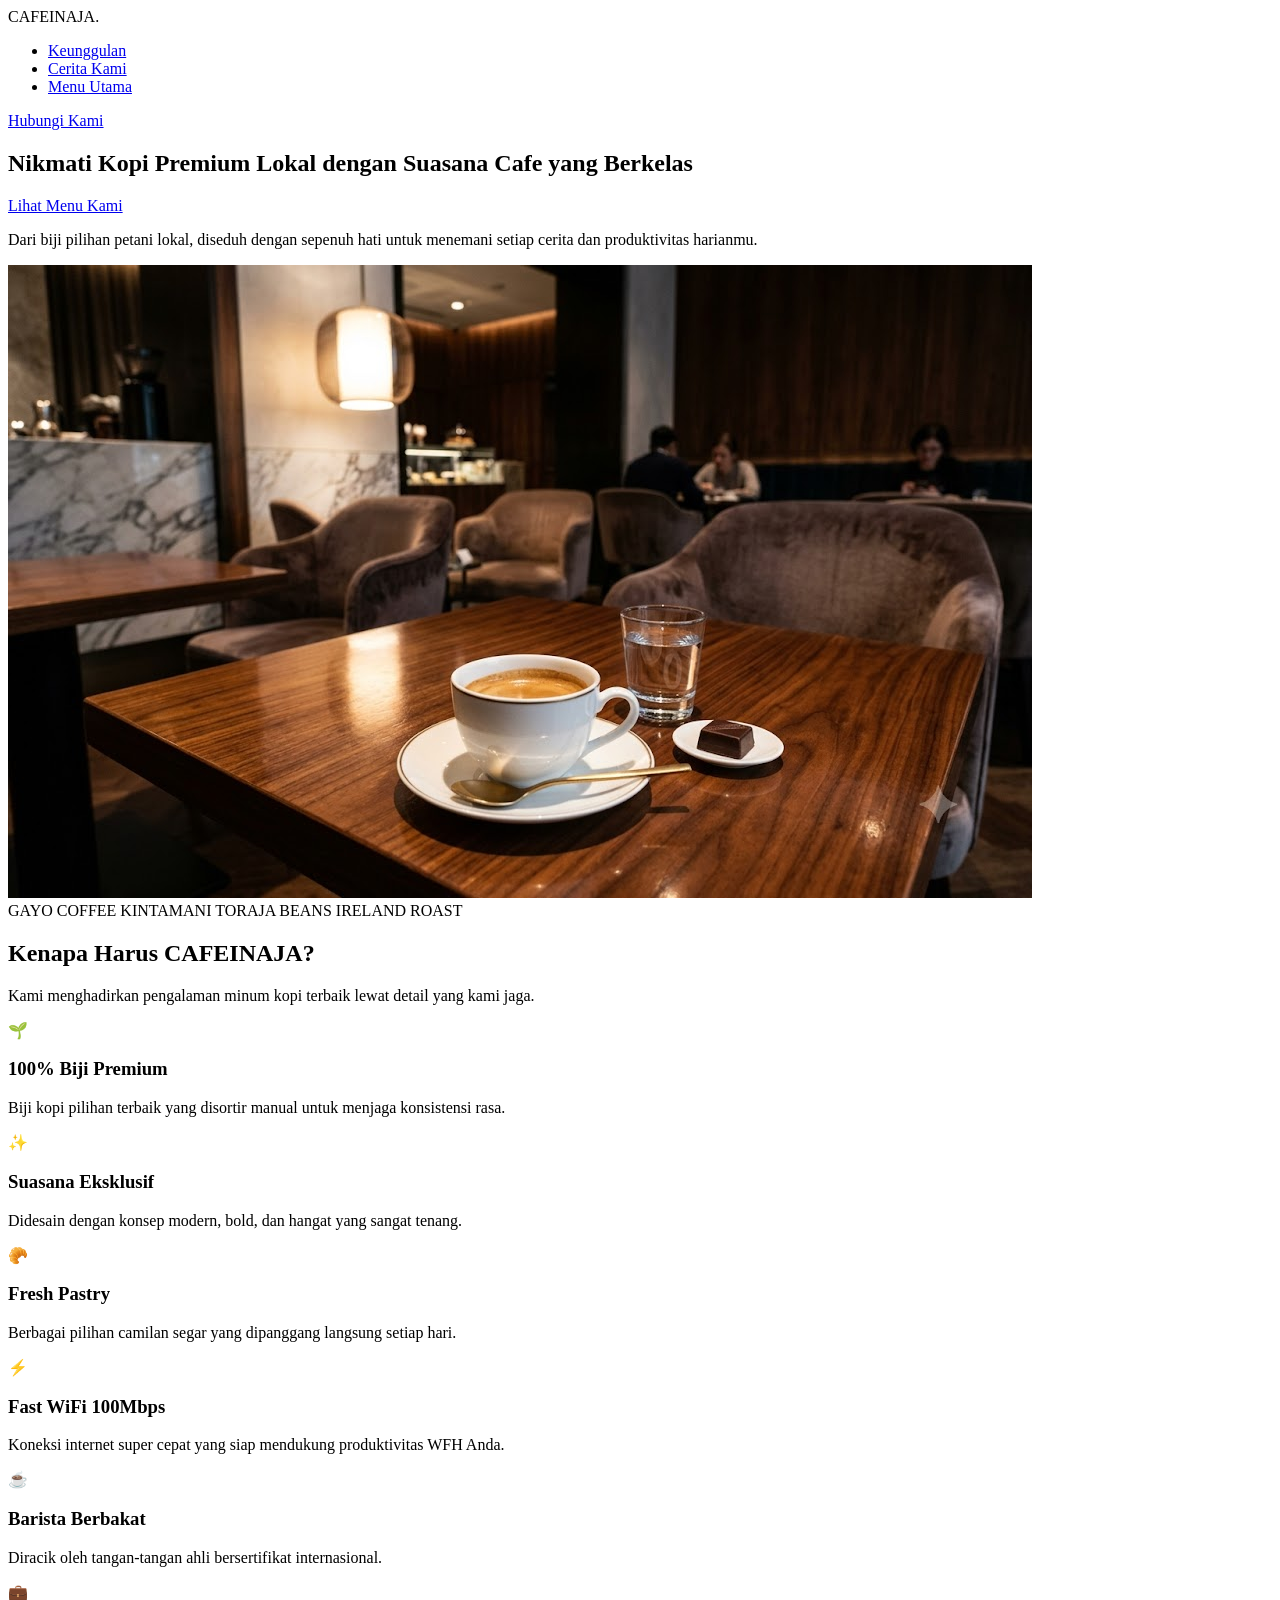
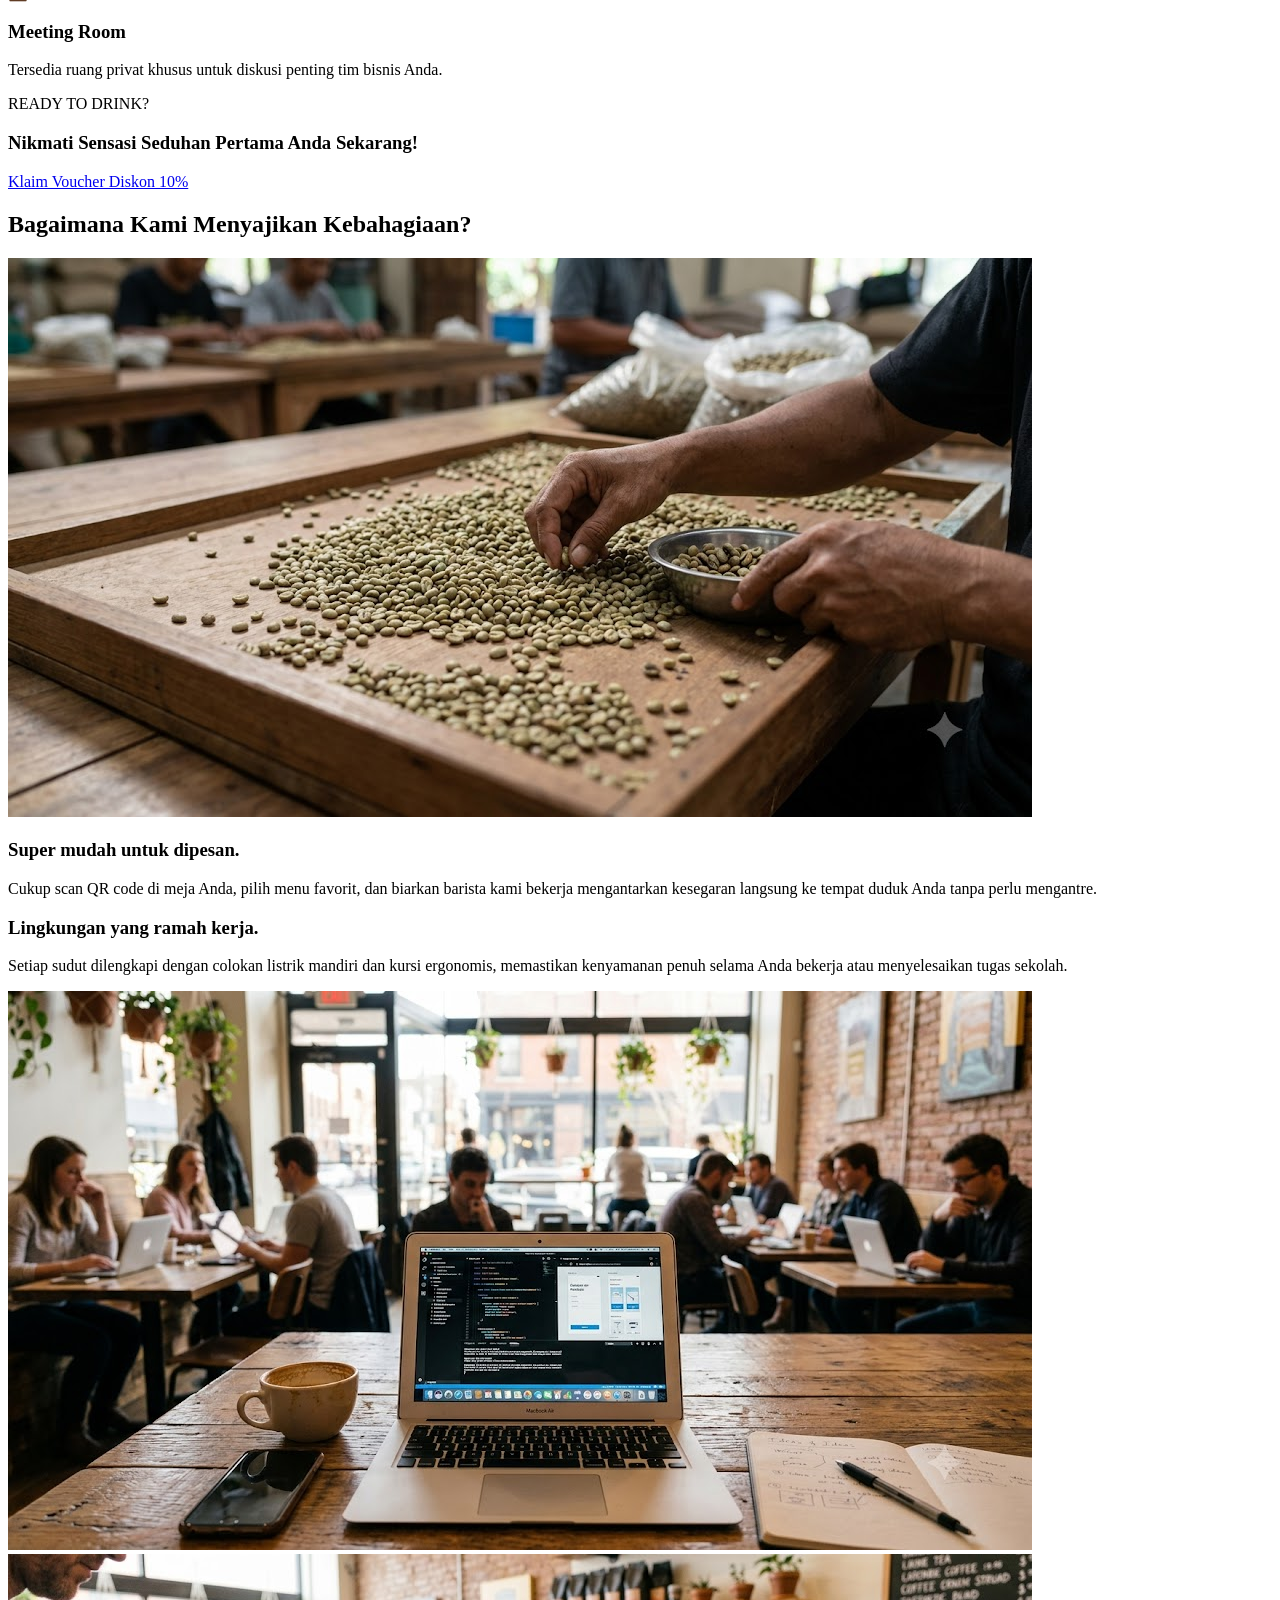
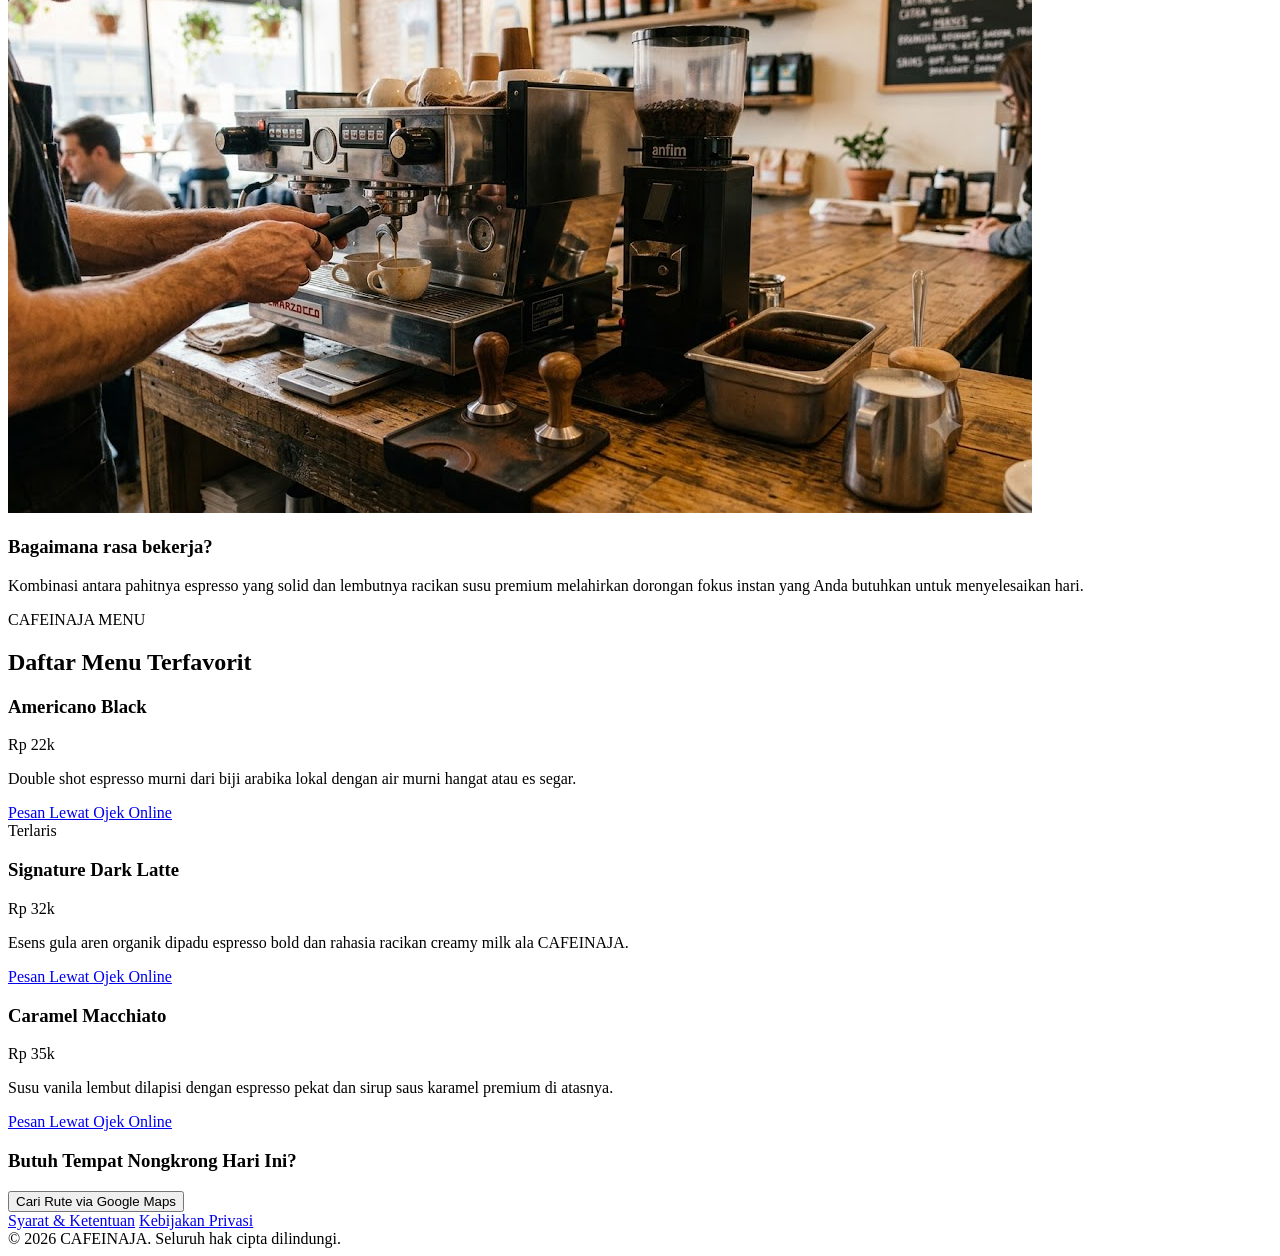
==== index.html @ 7359080c "first commit lp-cafeinaja" ====
<!DOCTYPE html>
<html lang="id">
   <head>
      <meta charset="UTF-8">
      <meta name="viewport" content="width=device-width, initial-scale=1.0">
      <meta name="description" content="CAFEINAJA menghadirkan kopi premium lokal, suasana cafe estetik, dan tempat nyaman untuk bekerja maupun nongkrong.">
      <link rel="icon" href="./media/logo.png">
      <title>Kopi Lokal Premium & Tempat Nongkrong Estetik | CAFEINAJA</title>
      <link rel="stylesheet" href="./lp.css">
      <link rel="preconnect" href="https://fonts.googleapis.com">
      <link rel="preconnect" href="https://fonts.gstatic.com" crossorigin>
      <link href="https://fonts.googleapis.com/css2?family=Playfair+Display:wght@600;700;800&family=Plus+Jakarta+Sans:wght@400;500;600;700;800&display=swap" rel="stylesheet">
      <link href="https://fonts.googleapis.com/css2?family=Plus+Jakarta+Sans:wght@400;500;600;700;800&display=swap" rel="stylesheet">
   </head>
   <body>
      <!-- 1. HEADER (Navigation) -->
      <header>
         <div class="container">
            <div class="logo">CAFEINAJA<span>.</span></div>
            <nav>
               <ul>
                  <li><a href="#keunggulan">Keunggulan</a></li>
                  <li><a href="#cerita-kami">Cerita Kami</a></li>
                  <li><a href="#menu-favorit">Menu Utama</a></li>
               </ul>
            </nav>
            <a href="https://wa.me/6285218887044" target="_blank" class="btn-login">
            Hubungi Kami
            </a>
         </div>
      </header>
      <main>
         <!-- 2. HERO SECTION -->
         <section class="hero">
            <div class="container">
               <div class="hero-left">
                  <h1>Nikmati Kopi Premium Lokal dengan Suasana Cafe yang Berkelas</h1>
                  <a href="#menu-favorit" class="btn-primary">Lihat Menu Kami</a>
               </div>
               <div class="hero-right">
                  <p>Dari biji pilihan petani lokal, diseduh dengan sepenuh hati untuk menemani setiap cerita dan produktivitas harianmu.</p>
               </div>
               <div class="hero-image">
                  <img src="./media/suasanacafe.jpg" alt="Suasana meja cafe modern luxury dengan cangkir espresso">
               </div>
            </div>
         </section>
         <!-- 3. LOGOS SECTION -->
         <section class="logos">
            <div class="container text-center">
               <span class="logo-item">GAYO COFFEE</span>
               <span class="logo-item">KINTAMANI</span>
               <span class="logo-item">TORAJA BEANS</span>
               <span class="logo-item">IRELAND ROAST</span>
            </div>
         </section>
         <!-- 4. FEATURES SECTION (6 Cards seperti di gambar) -->
         <section id="keunggulan" class="features">
            <div class="container">
               <h2>Kenapa Harus CAFEINAJA?</h2>
               <p class="section-subtitle">Kami menghadirkan pengalaman minum kopi terbaik lewat detail yang kami jaga.</p>
               <div class="feature-grid">
                  <article class="feature-card">
                     <div class="icon-coffee">🌱</div>
                     <h3>100% Biji Premium</h3>
                     <p>Biji kopi pilihan terbaik yang disortir manual untuk menjaga konsistensi rasa.</p>
                  </article>
                  <article class="feature-card">
                     <div class="icon-coffee">✨</div>
                     <h3>Suasana Eksklusif</h3>
                     <p>Didesain dengan konsep modern, bold, dan hangat yang sangat tenang.</p>
                  </article>
                  <article class="feature-card">
                     <div class="icon-coffee">🥐</div>
                     <h3>Fresh Pastry</h3>
                     <p>Berbagai pilihan camilan segar yang dipanggang langsung setiap hari.</p>
                  </article>
                  <!-- Baris kedua sesuai gambar referensi -->
                  <article class="feature-card">
                     <div class="icon-coffee">⚡</div>
                     <h3>Fast WiFi 100Mbps</h3>
                     <p>Koneksi internet super cepat yang siap mendukung produktivitas WFH Anda.</p>
                  </article>
                  <article class="feature-card">
                     <div class="icon-coffee">☕</div>
                     <h3>Barista Berbakat</h3>
                     <p>Diracik oleh tangan-tangan ahli bersertifikat internasional.</p>
                  </article>
                  <article class="feature-card">
                     <div class="icon-coffee">💼</div>
                     <h3>Meeting Room</h3>
                     <p>Tersedia ruang privat khusus untuk diskusi penting tim bisnis Anda.</p>
                  </article>
               </div>
            </div>
         </section>
         <!-- 5. MIDDLE CTA BANNER -->
         <section class="cta-banner">
            <div class="container">
               <p class="cta-subtitle">READY TO DRINK?</p>
               <h3>Nikmati Sensasi Seduhan Pertama Anda Sekarang!</h3>
               <a href="#" class="btn-white">
               Klaim Voucher Diskon 10%
               </a> 
            </div>
         </section>
         <!-- 6. HOW IT WORKS / ABOUT (3 Baris Selang-Seling sesuai Gambar) -->
         <section id="cerita-kami" class="how-it-works">
            <div class="container">
               <h2 class="text-center section-title-dark">Bagaimana Kami Menyajikan Kebahagiaan?</h2>
               <!-- Baris 1: Gambar Kiri, Teks Kanan -->
               <div class="work-step row-1">
                  <div class="step-img-box img-left">
                     <img src="./media/pemilihanbiji.jpg" alt="Proses pemilihan biji kopi">
                  </div>
                  <div class="step-content content-right">
                     <h3>Super mudah untuk dipesan.</h3>
                     <p>Cukup scan QR code di meja Anda, pilih menu favorit, dan biarkan barista kami bekerja mengantarkan kesegaran langsung ke tempat duduk Anda tanpa perlu mengantre.</p>
                  </div>
                  <div class="clearfix"></div>
               </div>
               <!-- Baris 2: Teks Kiri, Gambar Kanan -->
               <div class="work-step row-2">
                  <div class="step-content content-left">
                     <h3>Lingkungan yang ramah kerja.</h3>
                     <p>Setiap sudut dilengkapi dengan colokan listrik mandiri dan kursi ergonomis, memastikan kenyamanan penuh selama Anda bekerja atau menyelesaikan tugas sekolah.</p>
                  </div>
                  <div class="step-img-box img-right">
                     <img src="./media/wfc.jpg" alt="Suasana meja kerja cafe">
                  </div>
                  <div class="clearfix"></div>
               </div>
               <!-- Baris 3: Gambar Kiri, Teks Kanan -->
               <div class="work-step row-3">
                  <div class="step-img-box img-left">
                     <img src="./media/mejakrj.jpg" alt="Proses penyajian kopi">
                  </div>
                  <div class="step-content content-right">
                     <h3>Bagaimana rasa bekerja?</h3>
                     <p>Kombinasi antara pahitnya espresso yang solid dan lembutnya racikan susu premium melahirkan dorongan fokus instan yang Anda butuhkan untuk menyelesaikan hari.</p>
                  </div>
                  <div class="clearfix"></div>
               </div>
            </div>
         </section>
         <!-- 7. PRICING / MENU SECTION (3 Cards Sesuai Gambar) -->
         <section id="menu-favorit" class="pricing">
            <div class="container">
               <p class="cta-subtitle text-center">CAFEINAJA MENU</p>
               <h2>Daftar Menu Terfavorit</h2>
               <div class="pricing-grid">
                  <!-- Kartu 1: Kiri -->
                  <div class="pricing-card">
                     <h3>Americano Black</h3>
                     <div class="price"><span>Rp</span> 22k</div>
                     <p class="menu-desc">Double shot espresso murni dari biji arabika lokal dengan air murni hangat atau es segar.</p>
                     <a href="#" class="btn-secondary">
                     Pesan Lewat Ojek Online
                     </a>                  
                  </div>
                  <!-- Kartu 2: Tengah (Best Seller/Featured) -->
                  <div class="pricing-card featured">
                     <div class="badge">Terlaris</div>
                     <h3>Signature Dark Latte</h3>
                     <div class="price"><span>Rp</span> 32k</div>
                     <p class="menu-desc">Esens gula aren organik dipadu espresso bold dan rahasia racikan creamy milk ala CAFEINAJA.</p>
                     <a href="#" class="btn-secondary">
                     Pesan Lewat Ojek Online
                     </a>
                  </div>
                  <!-- Kartu 3: Kanan -->
                  <div class="pricing-card">
                     <h3>Caramel Macchiato</h3>
                     <div class="price"><span>Rp</span> 35k</div>
                     <p class="menu-desc">Susu vanila lembut dilapisi dengan espresso pekat dan sirup saus karamel premium di atasnya.</p>
                     <a href="#" class="btn-secondary">
                     Pesan Lewat Ojek Online
                     </a>
                  </div>
               </div>
            </div>
         </section>
         <!-- 8. BOTTOM CTA BANNER -->
         <section class="cta-banner bottom-cta">
            <div class="container">
               <h3>Butuh Tempat Nongkrong Hari Ini?</h3>
               <button class="btn-white">Cari Rute via Google Maps</button>
            </div>
         </section>
      </main>
      <!-- 9. FOOTER -->
      <footer>
         <div class="container">
            <div class="footer-links">
               <a href="#">Syarat & Ketentuan</a>
               <a href="#">Kebijakan Privasi</a>
            </div>
            <div class="copyright">
               © 2026 CAFEINAJA. Seluruh hak cipta dilindungi.
            </div>
         </div>
      </footer>
   </body>
</html>
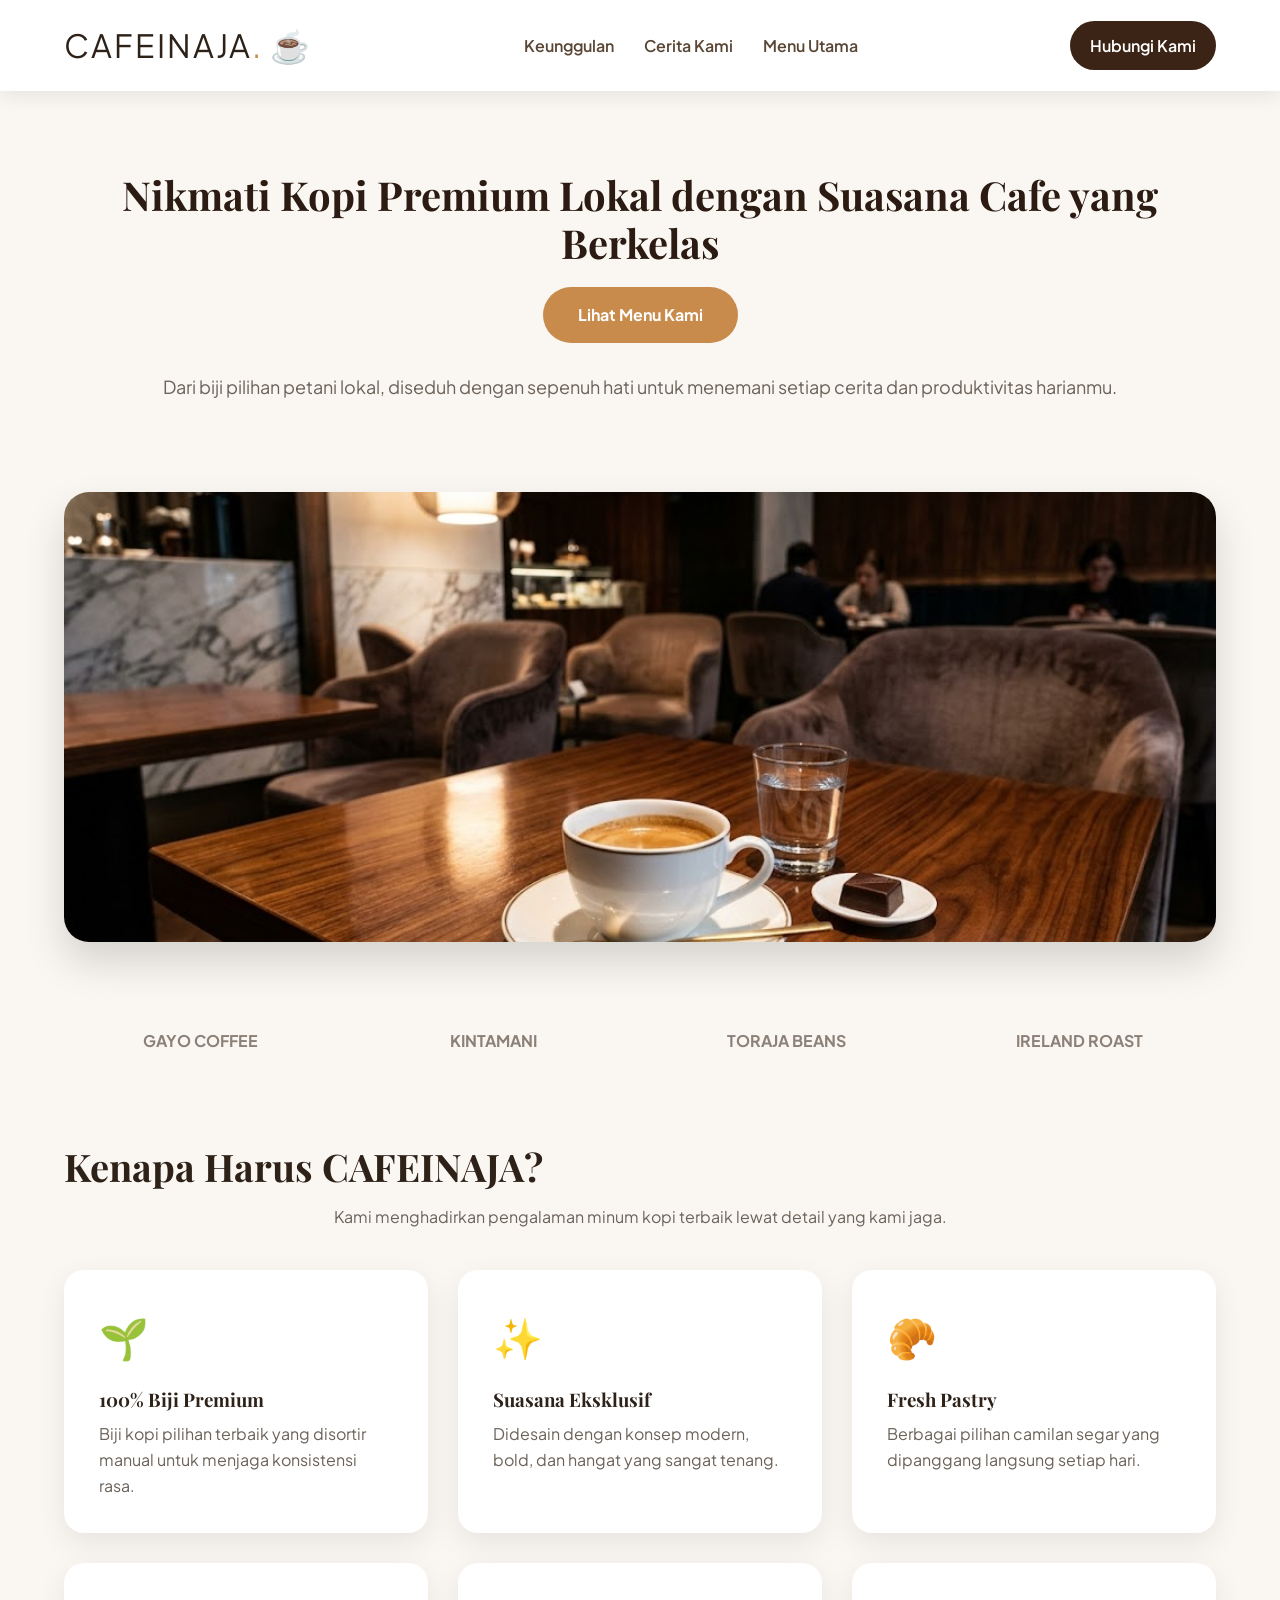
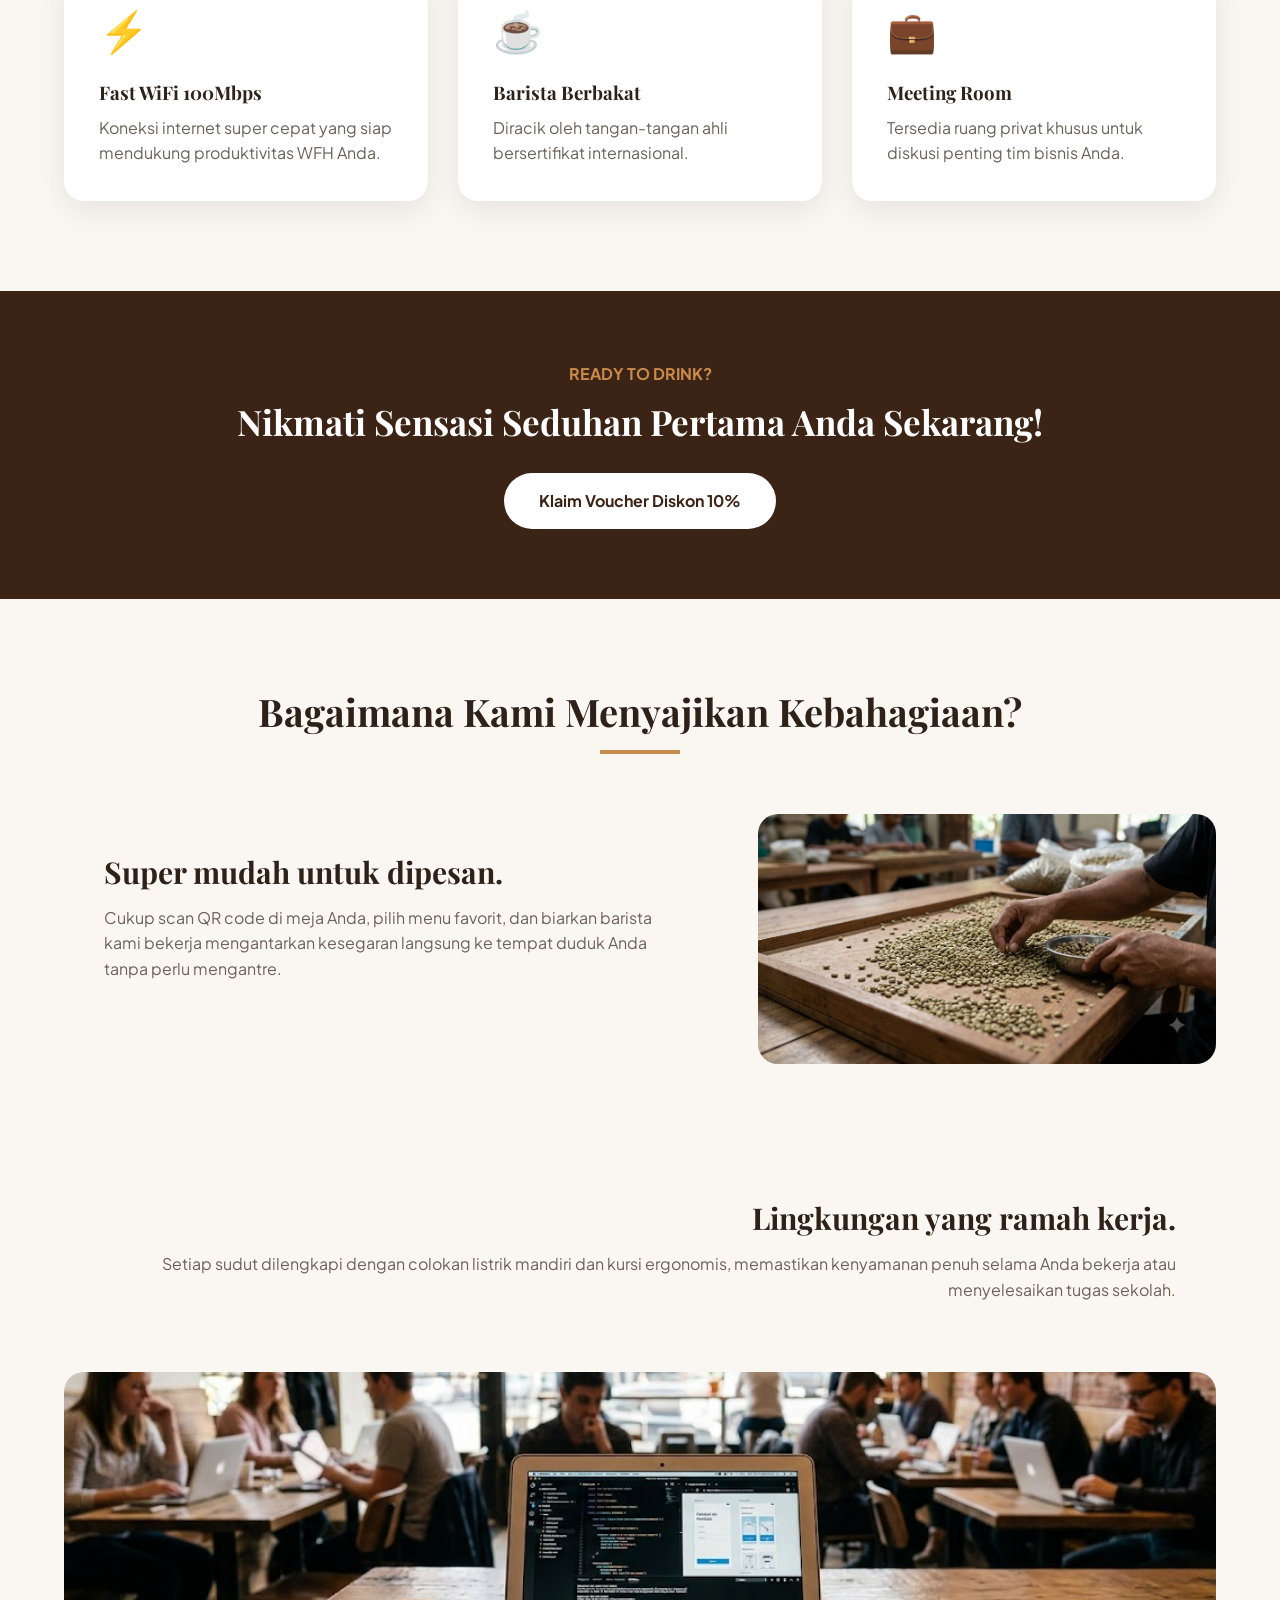
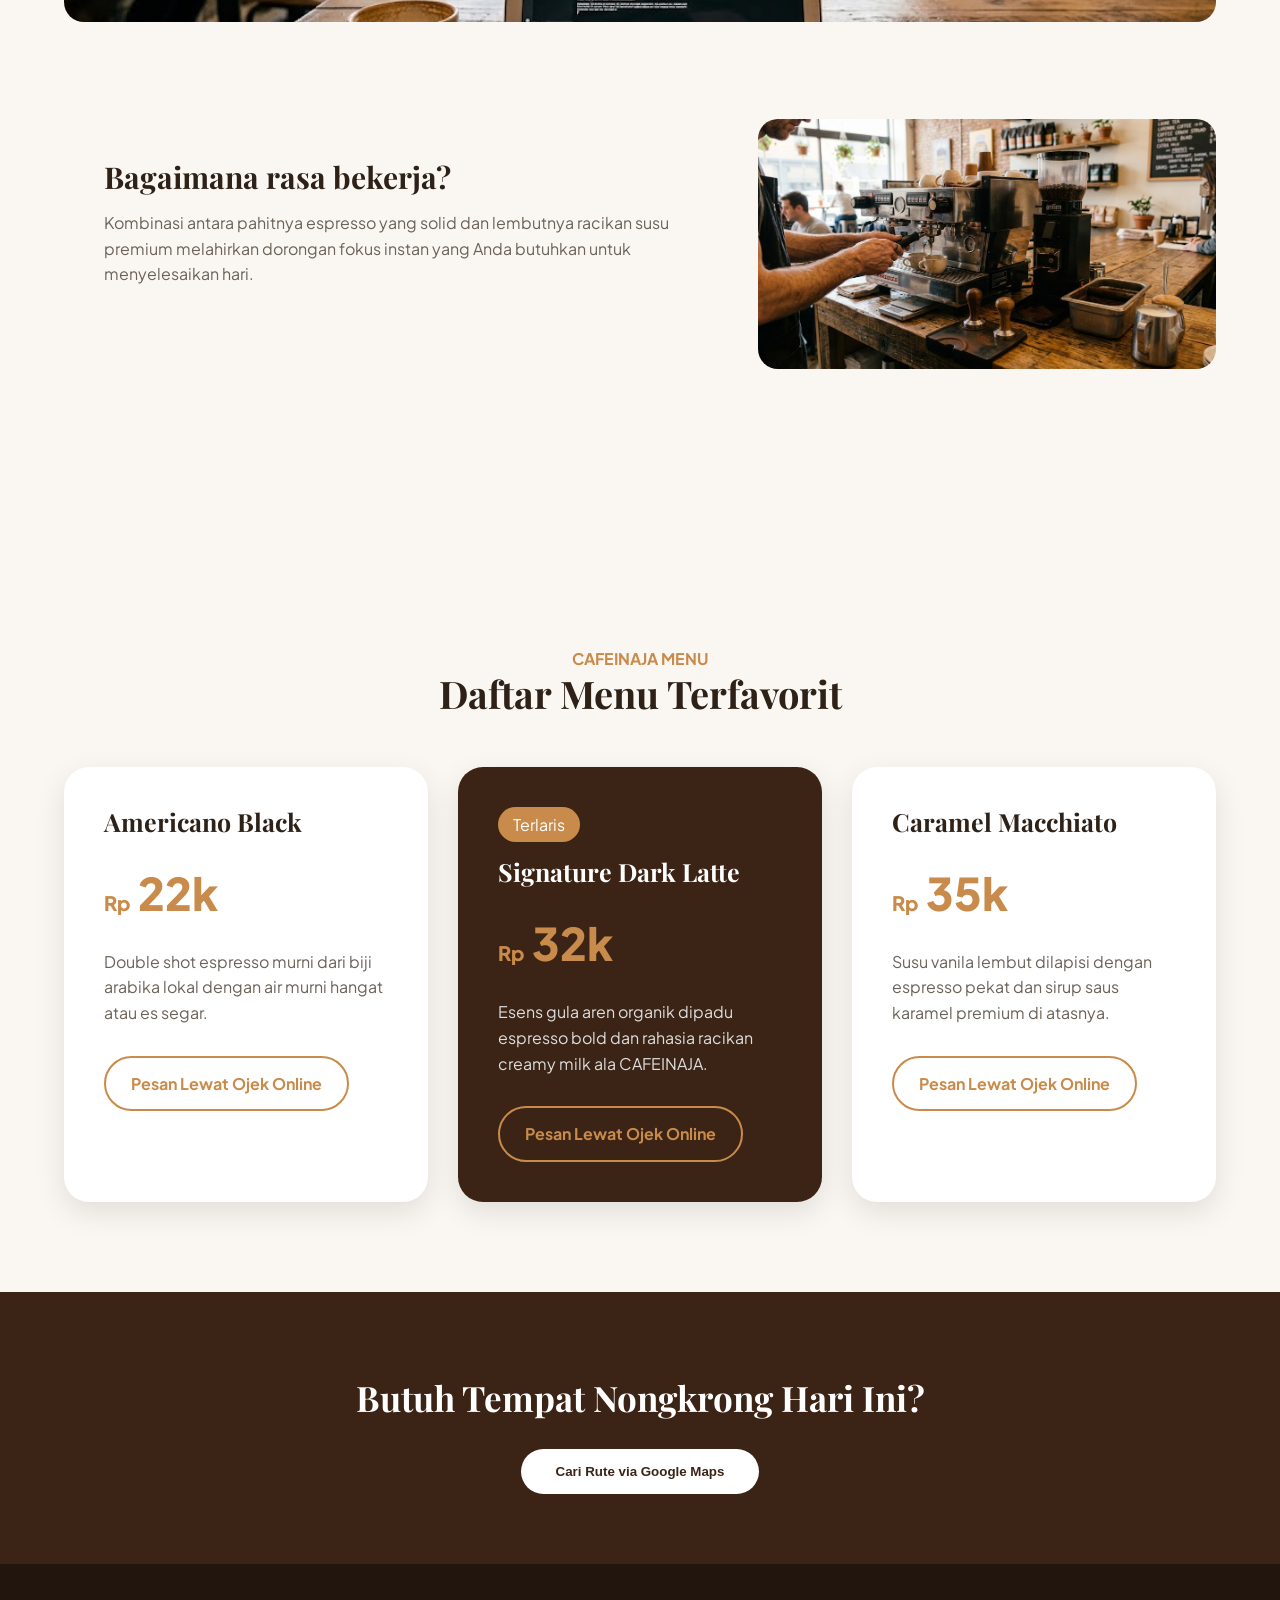
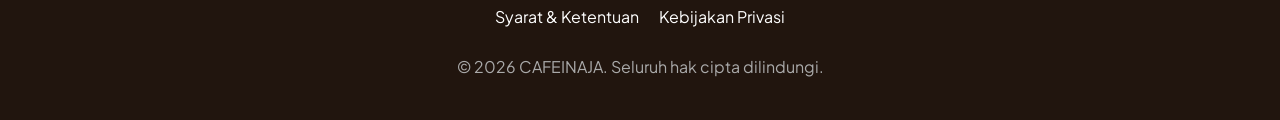
==== commit 4f5e6a24: "update tampilan html" ====
--- a/index.html
+++ b/index.html
@@ -6,7 +6,7 @@
       <meta name="description" content="CAFEINAJA menghadirkan kopi premium lokal, suasana cafe estetik, dan tempat nyaman untuk bekerja maupun nongkrong.">
       <link rel="icon" href="./media/logo.png">
       <title>Kopi Lokal Premium & Tempat Nongkrong Estetik | CAFEINAJA</title>
-      <link rel="stylesheet" href="./lp.css">
+      <link rel="stylesheet" href="./style.css">
       <link rel="preconnect" href="https://fonts.googleapis.com">
       <link rel="preconnect" href="https://fonts.gstatic.com" crossorigin>
       <link href="https://fonts.googleapis.com/css2?family=Playfair+Display:wght@600;700;800&family=Plus+Jakarta+Sans:wght@400;500;600;700;800&display=swap" rel="stylesheet">
--- a/style.css
+++ b/style.css
@@ -0,0 +1,435 @@
+/* =========================
+RESET & VARIABLES
+========================= */
+:root {
+--coffee: #3b2415;
+--gold: #c98b4b;
+--cream: #faf7f2;
+--text: #2d2118;
+}
+* {
+margin: 0;
+padding: 0;
+box-sizing: border-box;
+}
+html {
+scroll-behavior: smooth;
+}
+body {
+font-family: 'Plus Jakarta Sans', sans-serif;
+color: var(--text);
+background: var(--cream);
+line-height: 1.6;
+text-decoration: none;
+}
+/* =========================
+GLOBAL
+========================= */
+.container {
+width: 90%;
+max-width: 1200px;
+margin: auto;
+}
+.text-center {
+text-align: center;
+}
+h1, h2, h3 {
+font-family: 'Playfair Display', serif;
+line-height: 1.2;
+}
+h2 {
+font-size: 2.375rem; /* 38px */
+margin-bottom: 15px;
+}
+p {
+color: #6b6259;
+}
+/* Pseudo-element tambahan untuk dekorasi judul agar guru makin bangga */
+.section-title-dark {
+margin-bottom: 60px;
+position: relative;
+}
+.section-title-dark::after {
+content: "";
+display: block;
+width: 80px;
+height: 4px;
+background: var(--gold);
+margin: 15px auto 0;
+}
+/* =========================
+HEADER & NAVBAR
+========================= */
+header {
+background: #fff;
+padding: 20px 0;
+position: sticky;
+top: 0;
+z-index: 1000;
+box-shadow: 0 5px 20px rgba(0,0,0,.08);
+}
+header .container {
+display: flex;
+flex-direction: row;
+justify-content: space-between;
+align-items: center;
+}
+/* LOGO */
+.logo {
+font-size: 2rem;
+letter-spacing: 2px;
+text-transform: uppercase;
+}
+.logo::after {
+content: " ☕";
+}
+.logo span {
+color: var(--gold);
+}
+/* NAVIGATION */
+nav ul {
+list-style: none;
+display: flex;
+flex-direction: row;
+align-items: center;
+gap: 30px;
+}
+nav a {
+text-decoration: none;
+color: #5a4635;
+font-weight: 600;
+transition: .3s;
+}
+nav a:hover {
+color: var(--gold);
+}
+/* BUTTON LOGIN */
+.btn-login {
+display: inline-block;
+padding: 12px 20px;
+background: var(--coffee);
+color:white;
+border-radius:30px;
+text-decoration:none;
+font-weight:600;
+transition:.3s;
+}
+.btn-login:hover {
+background:var(--gold);
+transform:translateY(-3px);
+}
+/* =========================
+RESPONSIVE NAVBAR
+========================= */
+@media(max-width:768px){
+header{
+padding:15px 0;
+}
+header .container{
+flex-direction:column;
+gap:15px;
+}
+nav ul{
+flex-direction:column;
+gap:15px;
+}
+.logo{
+font-size:1.5rem;
+}
+nav a{
+font-size:14px;
+}
+.btn-login{
+padding:10px 18px;
+font-size:14px;
+}
+}
+/* =========================
+HERO (Flexbox)
+========================= */
+.hero {
+padding: 5rem 0;
+}
+.hero .container {
+display: grid;
+grid-template-columns: 1fr; /* 1 Kolom untuk HP */
+gap: 30px;
+text-align: center;
+}
+.hero-left,
+.hero-right{
+width:100%;
+}
+.hero-left h1 {
+font-size: 2.5rem; /* Ukuran font lebih kecil untuk HP */
+color: #2b1b12;
+margin-bottom: 20px;
+}
+.hero-right p {
+font-size: 1.125rem; /* 18px */
+}
+.btn-primary {
+display: inline-block;
+background: var(--gold);
+color: white;
+padding: 15px 35px;
+border-radius: 40px;
+text-decoration: none;
+font-weight: 700;
+transition: .3s;
+}
+.btn-primary:hover {
+background: #a96d32;
+transform: translateY(-3px);
+}
+.hero-image {
+margin-top: 60px;
+width: 100%;
+grid-column:1 / -1;
+}
+.hero-image img {
+width: 100%;
+height: 450px;
+object-fit: cover;
+border-radius: 25px;
+box-shadow: 0 20px 40px rgba(0,0,0,.15);
+}
+/* =========================
+LOGOS (CSS Grid)
+========================= */
+.logos .container {
+display: grid;
+grid-template-columns: repeat(auto-fit, minmax(150px, 1fr));
+align-items: center;
+gap: 20px;
+}
+.logo-item {
+text-align: center;
+font-weight: 700;
+color: #8c8178;
+/* flex: 1 dihapus */
+}
+/* =========================
+FEATURES (Flexbox)
+========================= */
+.features {
+padding: 5.625rem 0;
+}
+.section-subtitle {
+text-align: center;
+margin-bottom: 40px;
+}
+.feature-grid {
+display: grid;
+grid-template-columns: repeat(auto-fit, minmax(280px, 1fr)); 
+gap: 30px;
+}
+.feature-card {
+padding: 35px;
+background: white;
+border-radius: 20px;
+box-shadow: 0 10px 30px rgba(0,0,0,.08);
+transition: .3s;
+/* flex: 1 dan flex-basis dihapus */
+}
+.feature-card:hover {
+transform: translateY(-10px);
+}
+.icon-coffee {
+font-size: 2.5rem;
+margin-bottom: 20px;
+}
+.feature-card h3 {
+margin-bottom: 10px;
+}
+/* =========================
+CTA
+========================= */
+.cta-banner {
+background: var(--coffee);
+color: white;
+padding: 70px 0;
+text-align: center;
+}
+.cta-banner h3 {
+font-size: 2.1875rem;
+margin: 15px 0 30px;
+}
+.cta-subtitle {
+color: var(--gold);
+font-weight: 700;
+}
+.btn-white {
+padding: 15px 35px;
+border: none;
+border-radius: 40px;
+background: white;
+color: var(--coffee);
+font-weight: 700;
+cursor: pointer;
+display: inline-block;
+text-decoration: none;
+transition: .3s;
+}
+.btn-white:hover {
+transform: translateY(-3px);
+}
+/* =========================
+HOW IT WORKS (Flexbox)
+========================= */
+.how-it-works {
+padding: 5.625rem 0;
+}
+.work-step {
+display: grid;
+grid-template-columns: 1fr; /* 1 Kolom untuk HP */
+gap: 30px;
+margin-bottom: 60px;
+text-align: center;
+}
+/* Membalik posisi untuk elemen genap menggunakan penempatan Grid */
+.work-step:nth-child(even) .step-img-box {
+grid-column: 2 / 3; /* Gambar pindah ke kolom 2 */
+grid-row: 1;
+}
+.work-step:nth-child(even) .step-content {
+grid-column: 1 / 2; /* Teks pindah ke kolom 1 */
+grid-row: 1;
+}
+.step-img-box img {
+width: 100%;
+height: 250px; /* Sedikit lebih pendek di HP */
+object-fit: cover;
+border-radius: 20px;
+}
+.step-content {
+padding: 40px;
+}
+.step-content h3 {
+font-size: 1.875rem;
+margin-bottom: 15px;
+}
+.content-right {
+text-align: left;
+}
+.content-left {
+text-align: right;
+}
+/* =========================
+PRICING MENU (Flexbox)
+========================= */
+.pricing {
+padding: 5.625rem 0;
+}
+.pricing h2 {
+text-align: center;
+margin-bottom: 50px;
+}
+.pricing-grid {
+display: grid;
+grid-template-columns: repeat(auto-fit, minmax(300px, 1fr));
+gap: 30px;
+align-items: stretch;
+}
+.pricing-card {
+padding: 40px;
+background: white;
+border-radius: 25px;
+box-shadow: 0 10px 30px rgba(0,0,0,.1);
+transition: .3s;
+/* flex: 1 dihapus */
+}
+.pricing-card:hover {
+transform: translateY(-10px);
+}
+.pricing-card h3 {
+font-size: 1.5625rem;
+}
+.price {
+font-size: 2.8125rem;
+font-weight: 800;
+color: var(--gold);
+margin: 20px 0;
+}
+.price span {
+font-size: 1.25rem;
+}
+.menu-desc {
+margin-bottom: 30px;
+}
+.btn-secondary {
+display: inline-block;
+text-decoration: none;
+padding: 13px 25px;
+border-radius: 30px;
+border: 2px solid var(--gold);
+background: none;
+color: var(--gold);
+font-weight: 700;
+transition: .3s;
+}
+.btn-secondary:hover {
+background: var(--gold);
+color: white;
+}
+/* Implementasi align-self untuk kartu featured (bisa sedikit berbeda posisi sesuai materi) */
+.featured {
+background: var(--coffee);
+color: white;
+align-self: center; /* Contoh penggunaan align-self pada child flex */
+}
+.featured p {
+color: #ddd;
+}
+.badge {
+background: var(--gold);
+display: inline-block;
+padding: 5px 15px;
+border-radius: 20px;
+margin-bottom: 15px;
+}
+/* =========================
+FOOTER (Flexbox)
+========================= */
+footer {
+padding: 40px 0;
+background: #21150e;
+}
+footer .container {
+display: flex;
+flex-direction: column;
+align-items: center;
+gap: 15px;
+}
+.footer-links {
+display: flex;
+gap: 20px;
+}
+footer a {
+color: white;
+text-decoration: none;
+transition: .3s;
+}
+footer a:hover {
+color: var(--gold);
+}
+.copyright {
+margin-top: 10px;
+color: #aaa;
+}
+/* =========================
+ANIMATIONS
+========================= */
+.hero-left, .hero-right, .feature-card, .pricing-card {
+animation: fadeUp .8s ease;
+}
+@keyframes fadeUp {
+from {
+opacity: 0;
+transform: translateY(30px);
+}
+to {
+opacity: 1;
+transform: translateY(0);
+}
+}
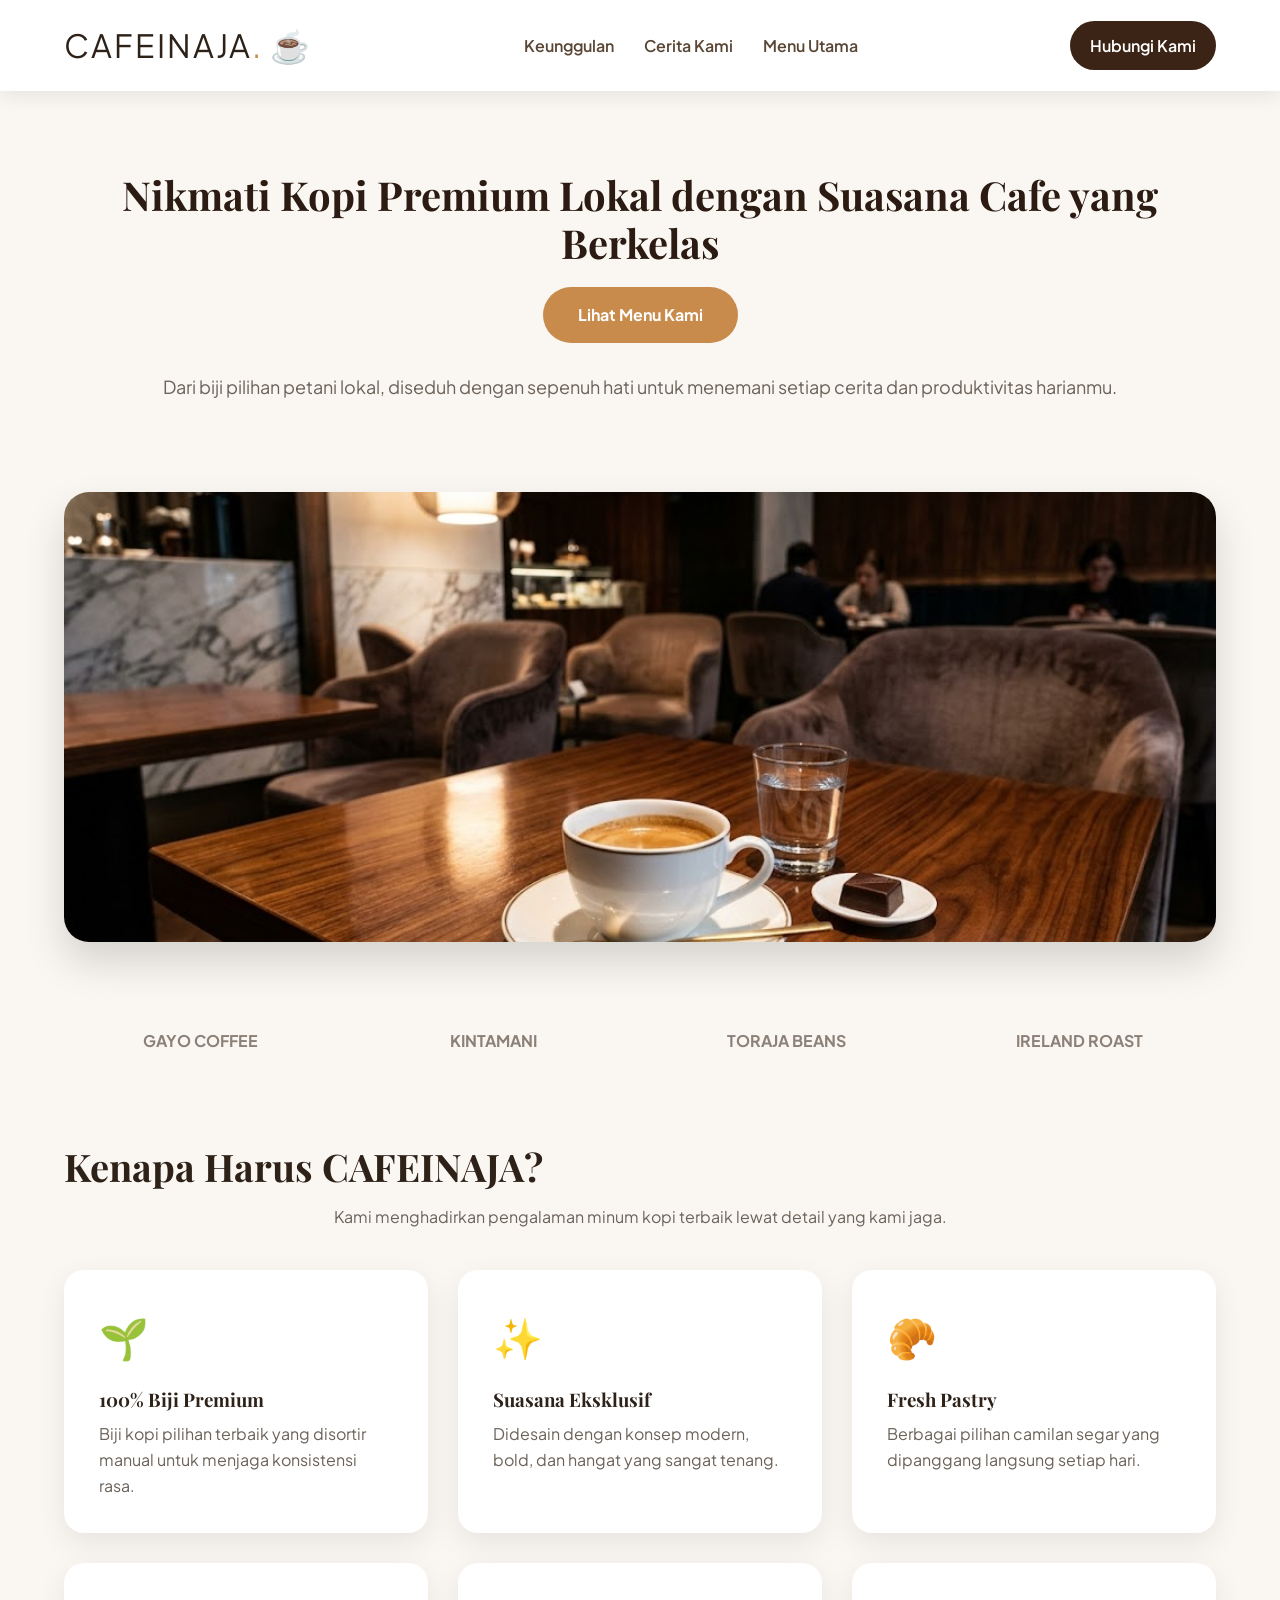
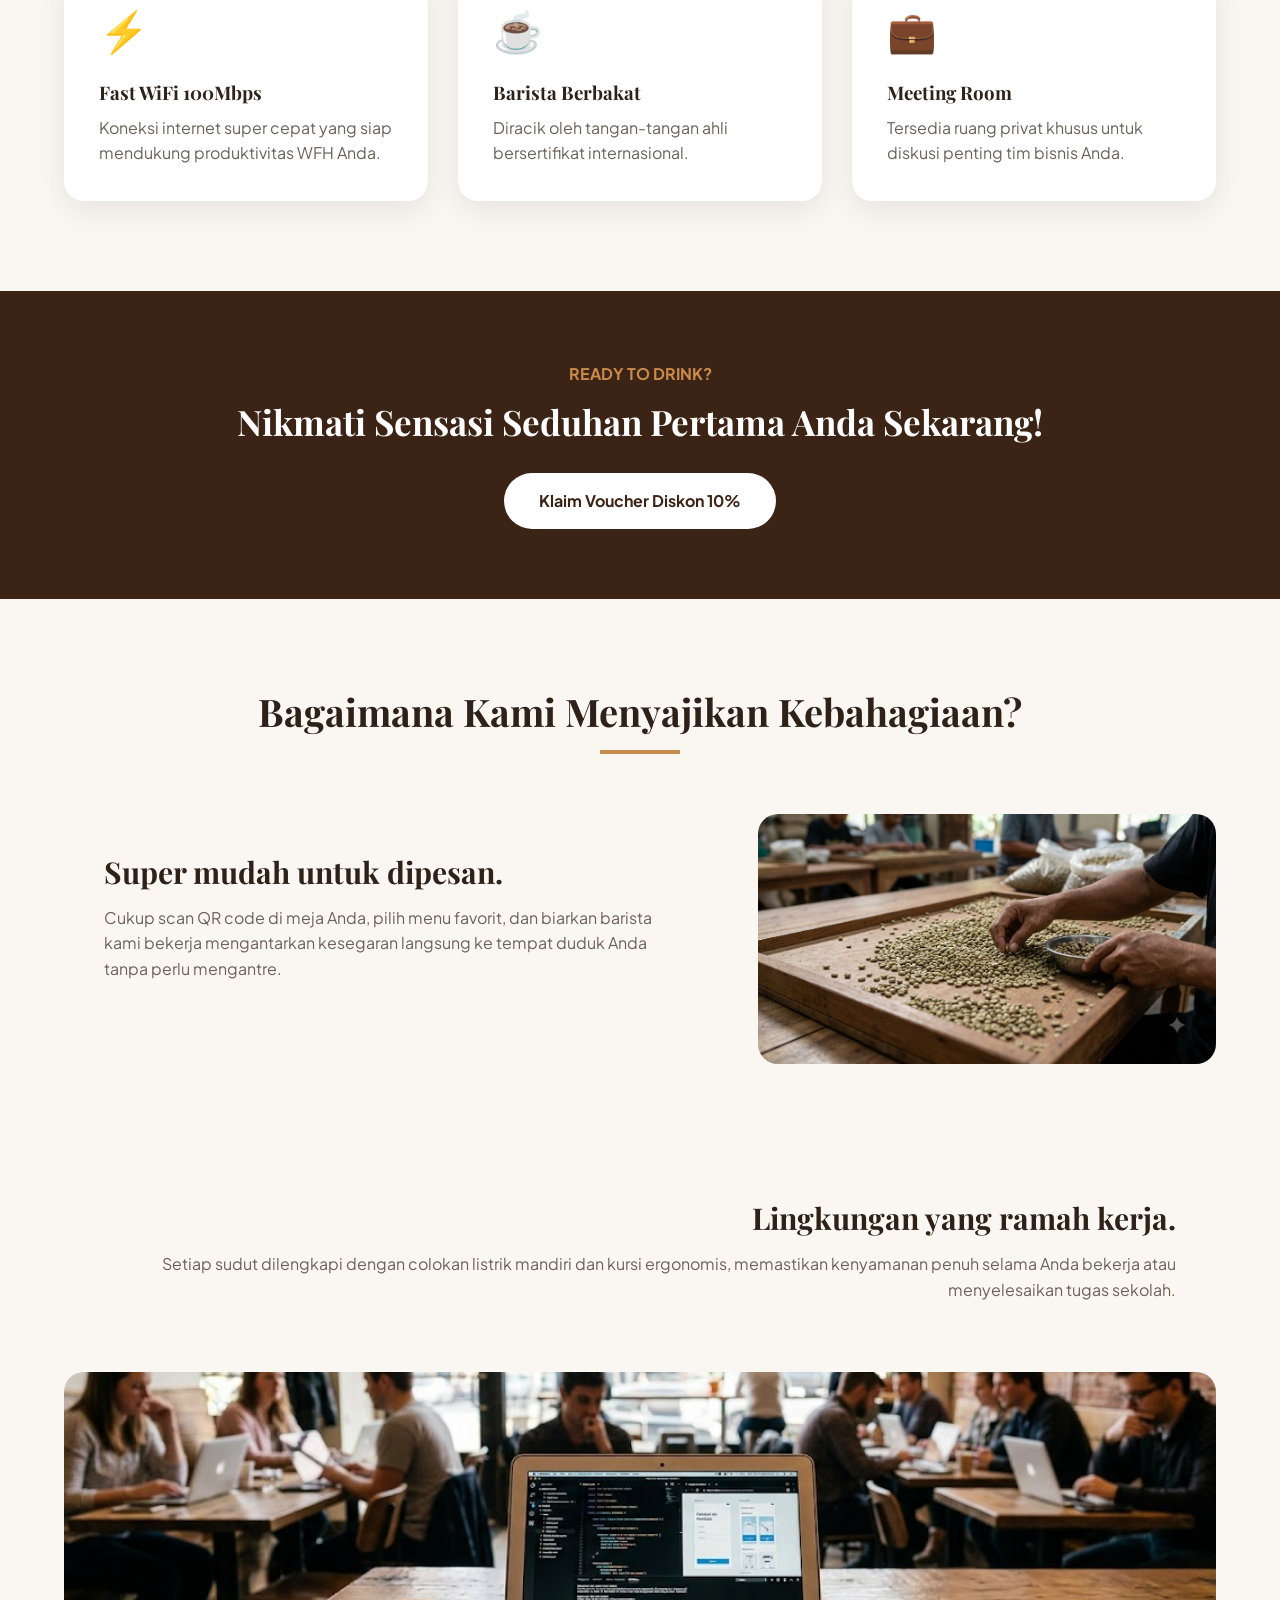
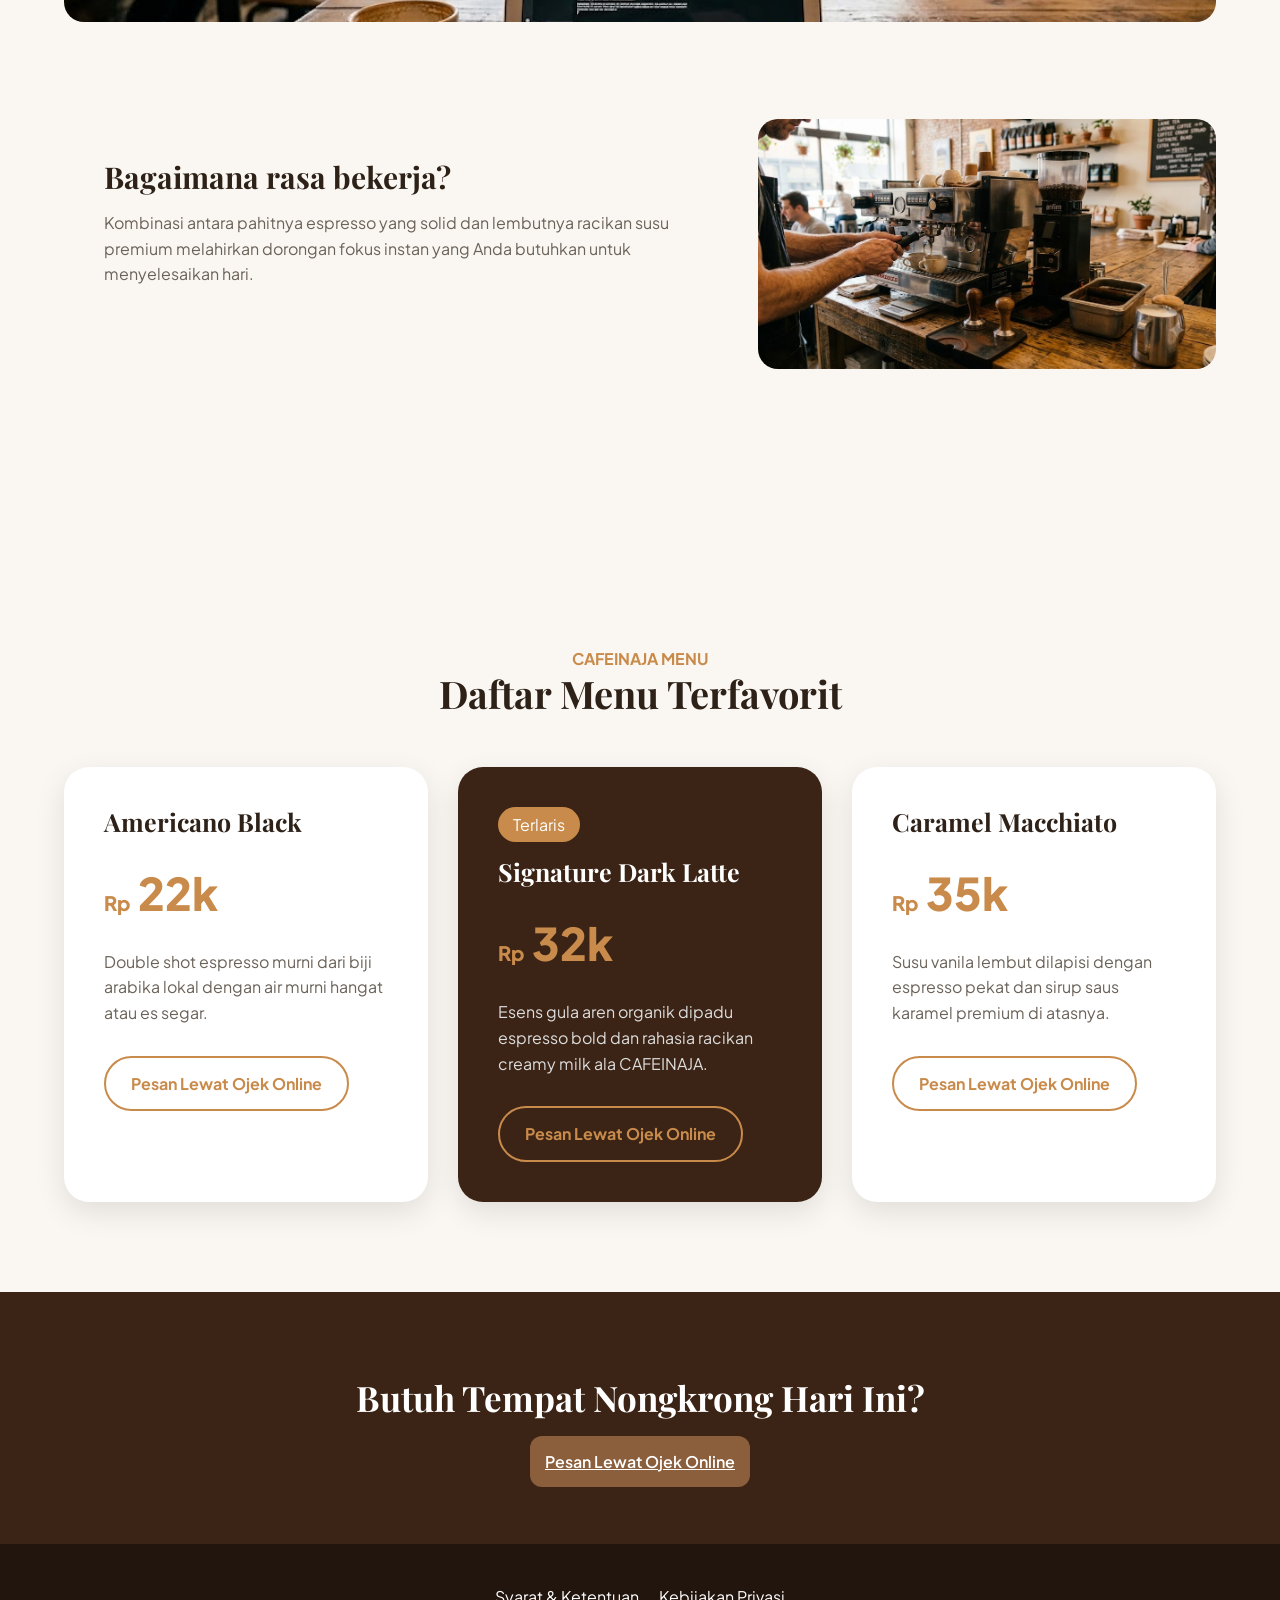
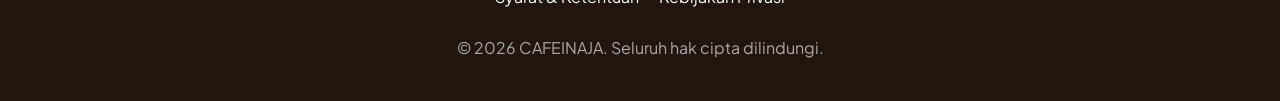
==== commit 7abd8979: "Menambahkan plus memperbaiki trouble kontak.html dan styling pada style.css" ====
--- a/index.html
+++ b/index.html
@@ -184,7 +184,9 @@
          <section class="cta-banner bottom-cta">
             <div class="container">
                <h3>Butuh Tempat Nongkrong Hari Ini?</h3>
-               <button class="btn-white">Cari Rute via Google Maps</button>
+               <a href="./kontak.html" class="btn-kntk">
+                     Pesan Lewat Ojek Online
+                     </a>
             </div>
          </section>
       </main>
--- a/style.css
+++ b/style.css
@@ -432,4 +432,130 @@
 opacity: 1;
 transform: translateY(0);
 }
+}
+
+/* ==========================
+   CONTACT PAGE
+========================== */
+
+.contact-page{
+    max-width:700px;
+    margin:120px auto 80px;
+    padding:40px;
+    background-image: url(./media/bg-kntk.png);
+    background-attachment: fixed;
+    background-size: cover;
+    border-radius:20px;
+    box-shadow:0 10px 30px rgba(0,0,0,.08);
+}
+
+.contact-title{
+    font-size:2.3rem;
+    color:#4b2e2b;
+    margin-bottom:12px;
+    text-align:center;
+}
+
+.contact-subtitle{
+    text-align:center;
+    color:#272222;
+    margin-bottom:35px;
+    line-height:1.7;
+}
+
+.contact-form .form-group{
+    margin-bottom:22px;
+}
+
+.contact-form label{
+    display:block;
+    margin-bottom:8px;
+    font-weight:600;
+    color:#333;
+}
+
+.contact-form input,
+.contact-form textarea{
+    width:100%;
+    background-color: #333;
+    padding:14px 18px;
+    border:2px solid #ddd;
+    border-radius:12px;
+    font-size:15px;
+    outline:none;
+    transition:.3s;
+    box-sizing:border-box;
+    font-family:inherit;
+}
+
+.contact-form input:focus,
+.contact-form textarea:focus{
+    border-color:#8b5e3c;
+    box-shadow:0 0 10px rgba(139,94,60,.2);
+}
+
+.contact-form textarea{
+    resize:vertical;
+    min-height:130px;
+}
+
+.submit-btn{
+    width:100%;
+    padding:15px;
+    border:none;
+    border-radius:12px;
+    background:#8b5e3c;
+    color:#fff;
+    font-size:16px;
+    font-weight:600;
+    cursor:pointer;
+    transition:.3s;
+}
+
+.submit-btn:hover{
+    background:#6d472c;
+    transform:translateY(-2px);
+}
+
+.contact-divider{
+    margin:40px 0;
+    border:none;
+    border-top:2px dashed #ddd;
+}
+
+.contact-info h3{
+    color:#4b2e2b;
+    margin-bottom:15px;
+}
+
+.contact-info ul{
+    list-style:none;
+    padding:0;
+}
+
+.contact-info li{
+    background:#f8f8f8;
+    margin-bottom:12px;
+    padding:14px 18px;
+    border-left:5px solid #8b5e3c;
+    border-radius:10px;
+    color:#555;
+}
+.btn-kntk{
+    width:100%;
+    padding:15px;
+    border:none;
+    border-radius:12px;
+    background:#8b5e3c;
+    color:#fff;
+    font-size:16px;
+    font-weight:600;
+    cursor:pointer;
+    transition:.3s;
+}
+
+.btn-kntk:hover{
+    background:#3d322a;
+    color: wheat;
+    transform:translateY(-2px);
 }
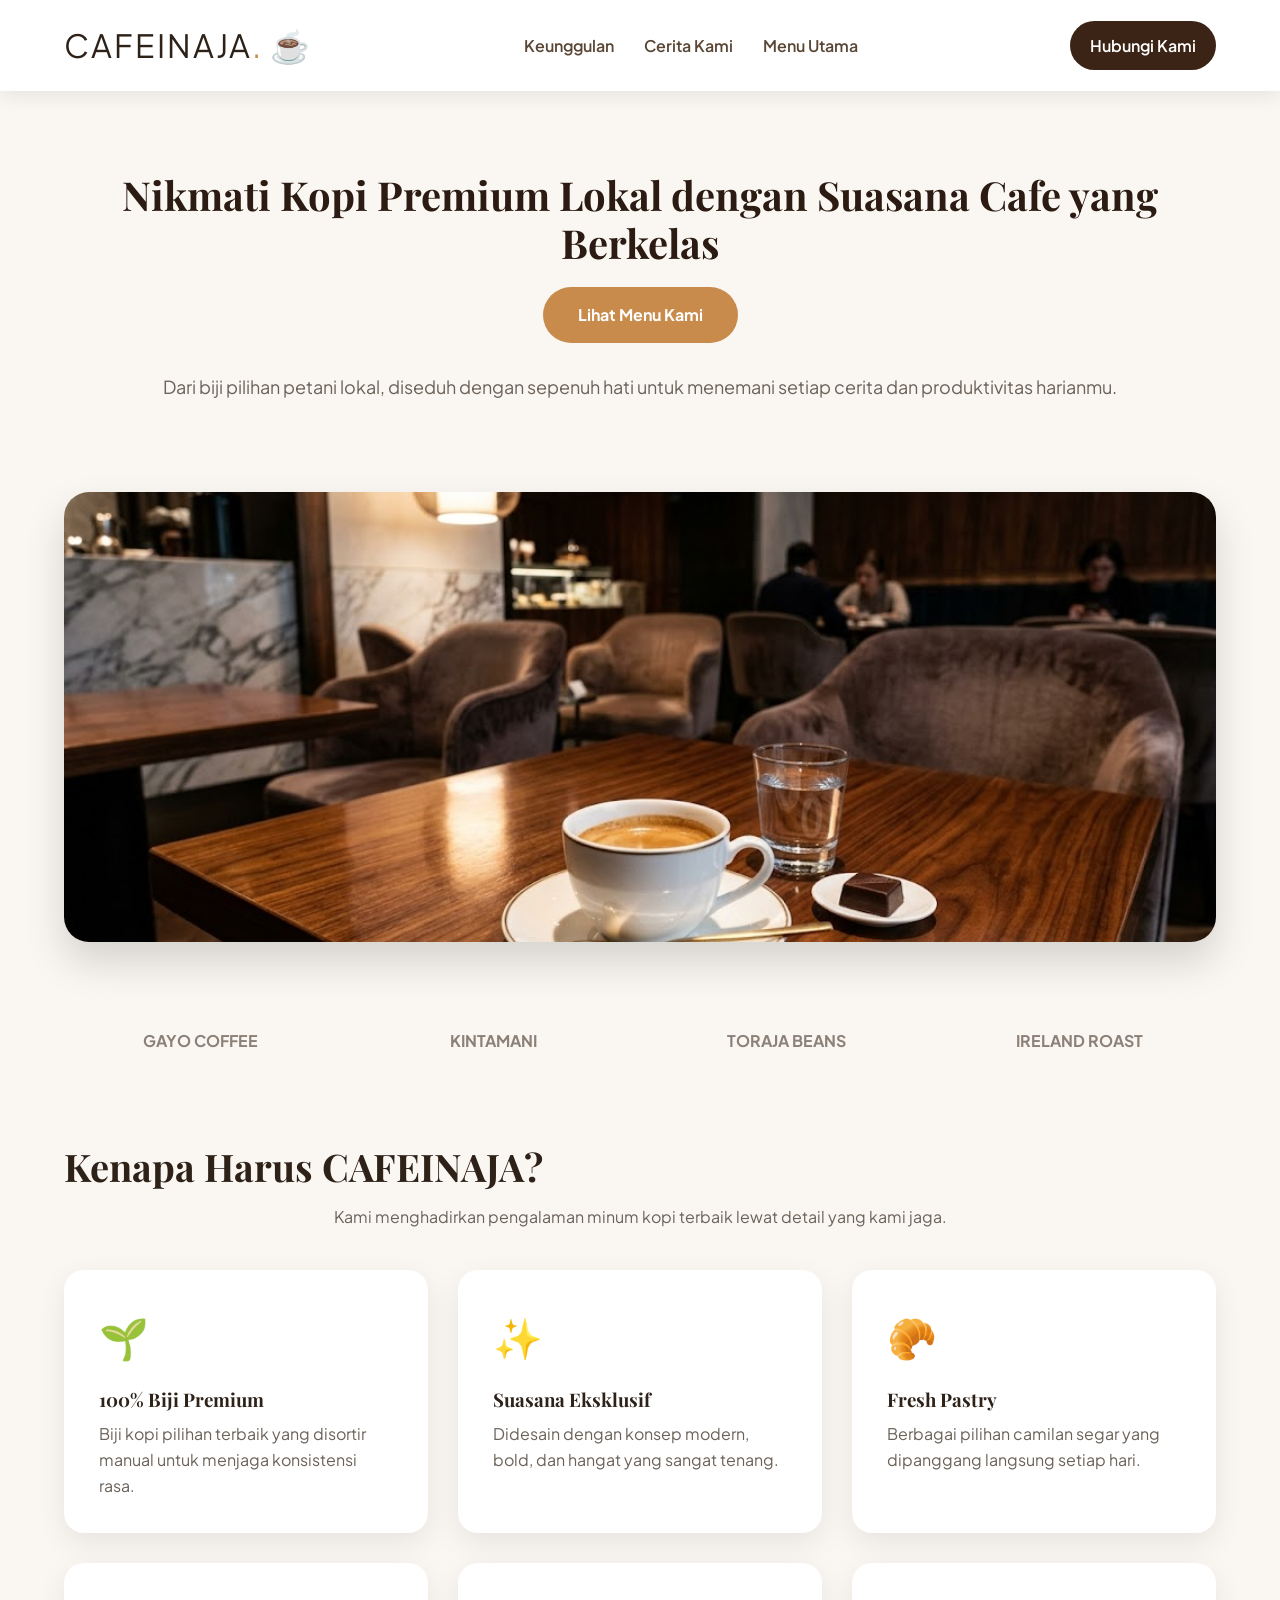
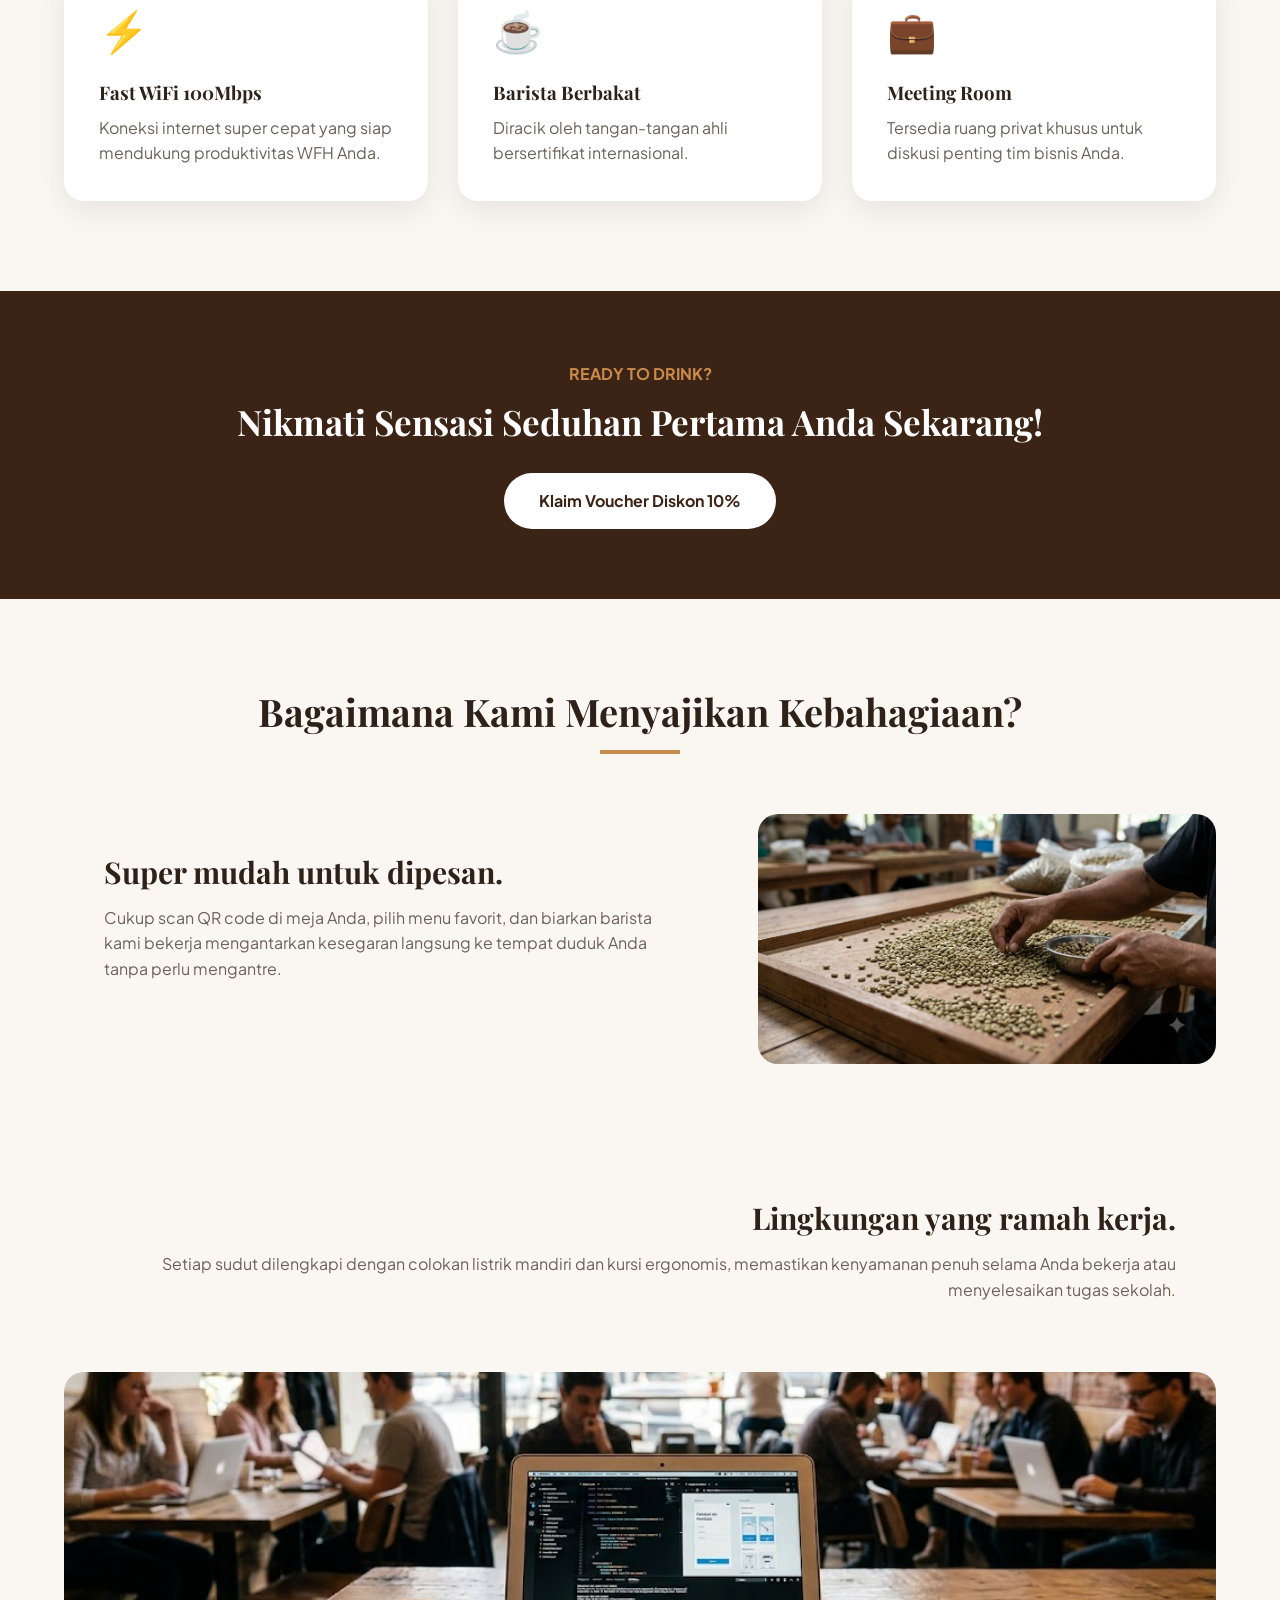
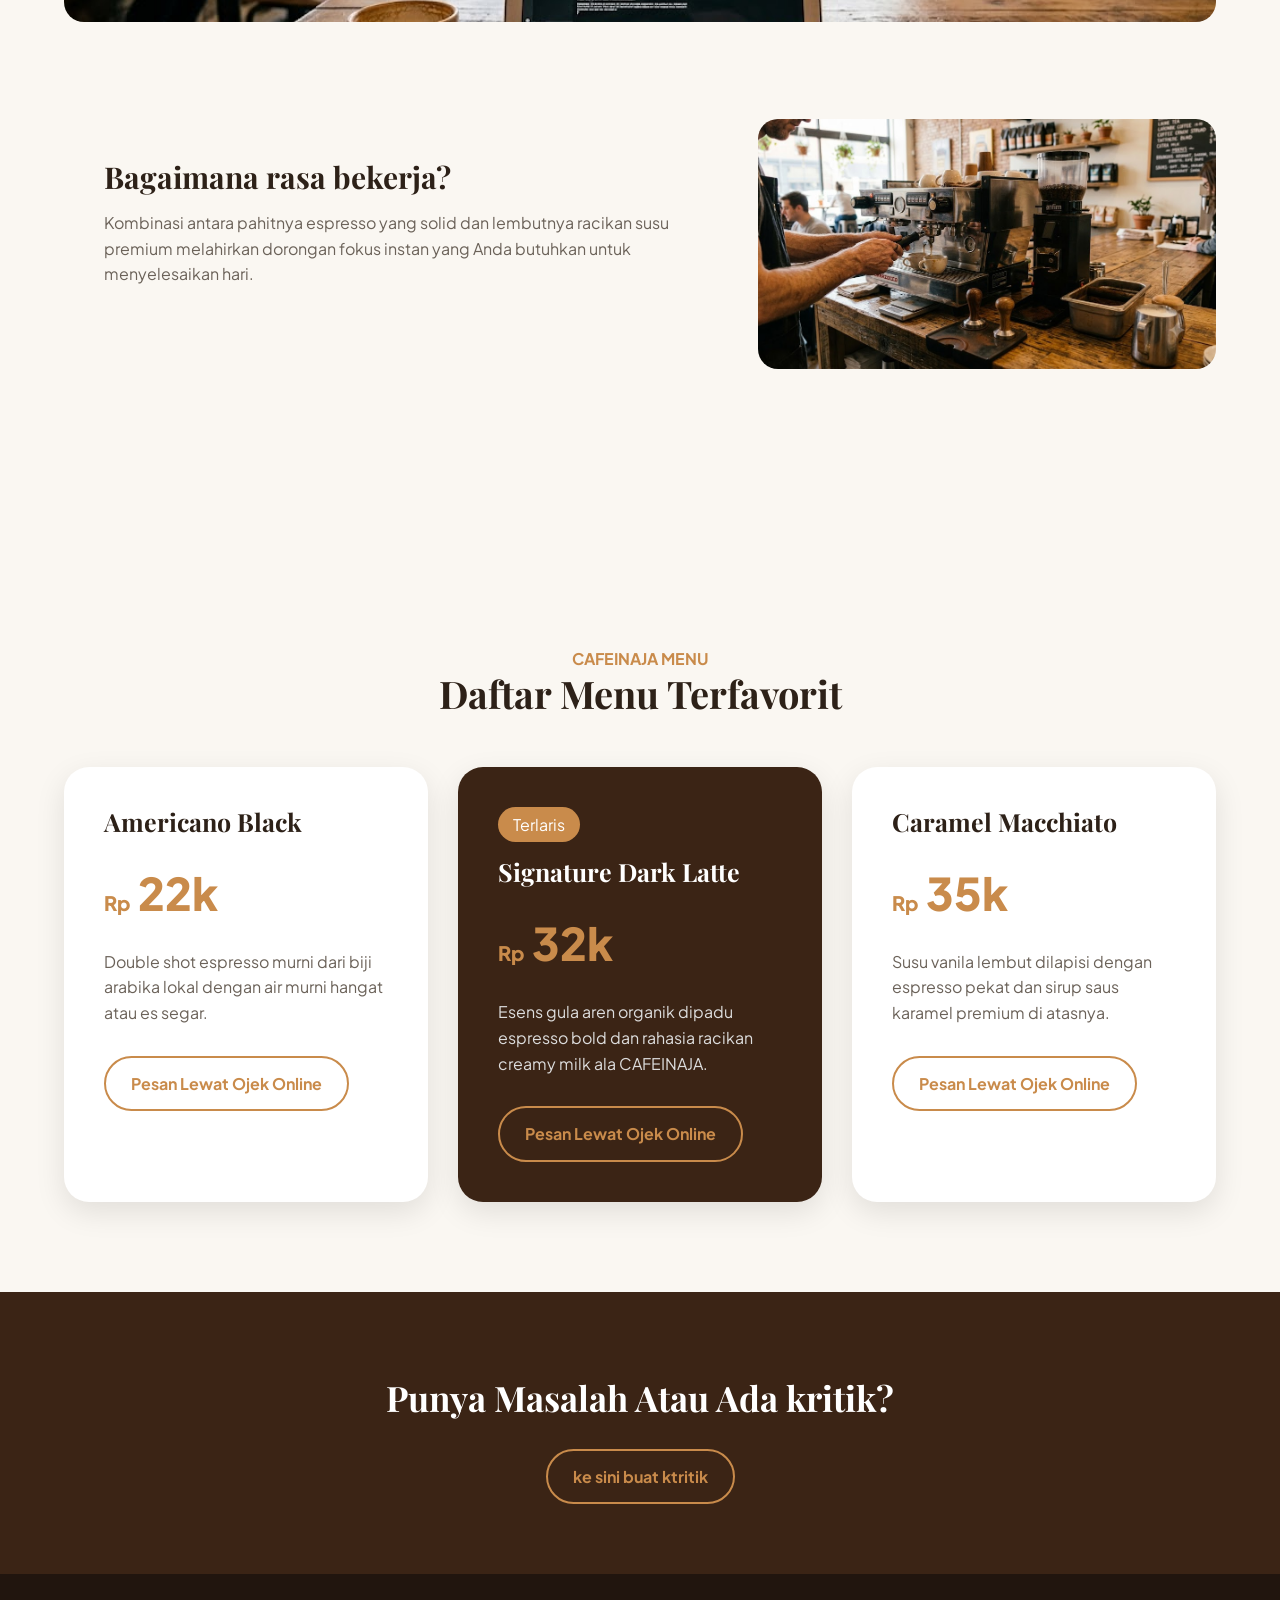
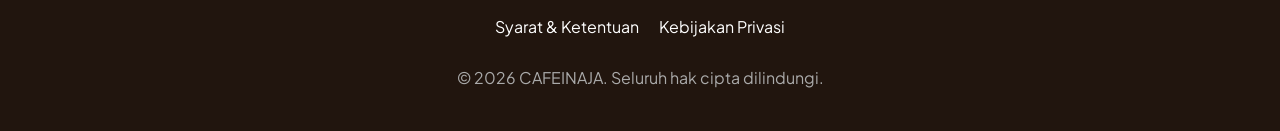
==== commit cdbb565c: "Memperbarui index dan style di branch main" ====
--- a/index.html
+++ b/index.html
@@ -183,9 +183,9 @@
          <!-- 8. BOTTOM CTA BANNER -->
          <section class="cta-banner bottom-cta">
             <div class="container">
-               <h3>Butuh Tempat Nongkrong Hari Ini?</h3>
+               <h3>Punya Masalah Atau Ada kritik?</h3>
                <a href="./kontak.html" class="btn-kntk">
-                     Pesan Lewat Ojek Online
+                     ke sini buat ktritik
                      </a>
             </div>
          </section>
--- a/style.css
+++ b/style.css
@@ -542,16 +542,15 @@
     color:#555;
 }
 .btn-kntk{
-    width:100%;
-    padding:15px;
-    border:none;
-    border-radius:12px;
-    background:#8b5e3c;
-    color:#fff;
-    font-size:16px;
-    font-weight:600;
-    cursor:pointer;
-    transition:.3s;
+display: inline-block;
+text-decoration: none;
+padding: 13px 25px;
+border-radius: 30px;
+border: 2px solid var(--gold);
+background: none;
+color: var(--gold);
+font-weight: 700;
+transition: .3s;
 }
 
 .btn-kntk:hover{
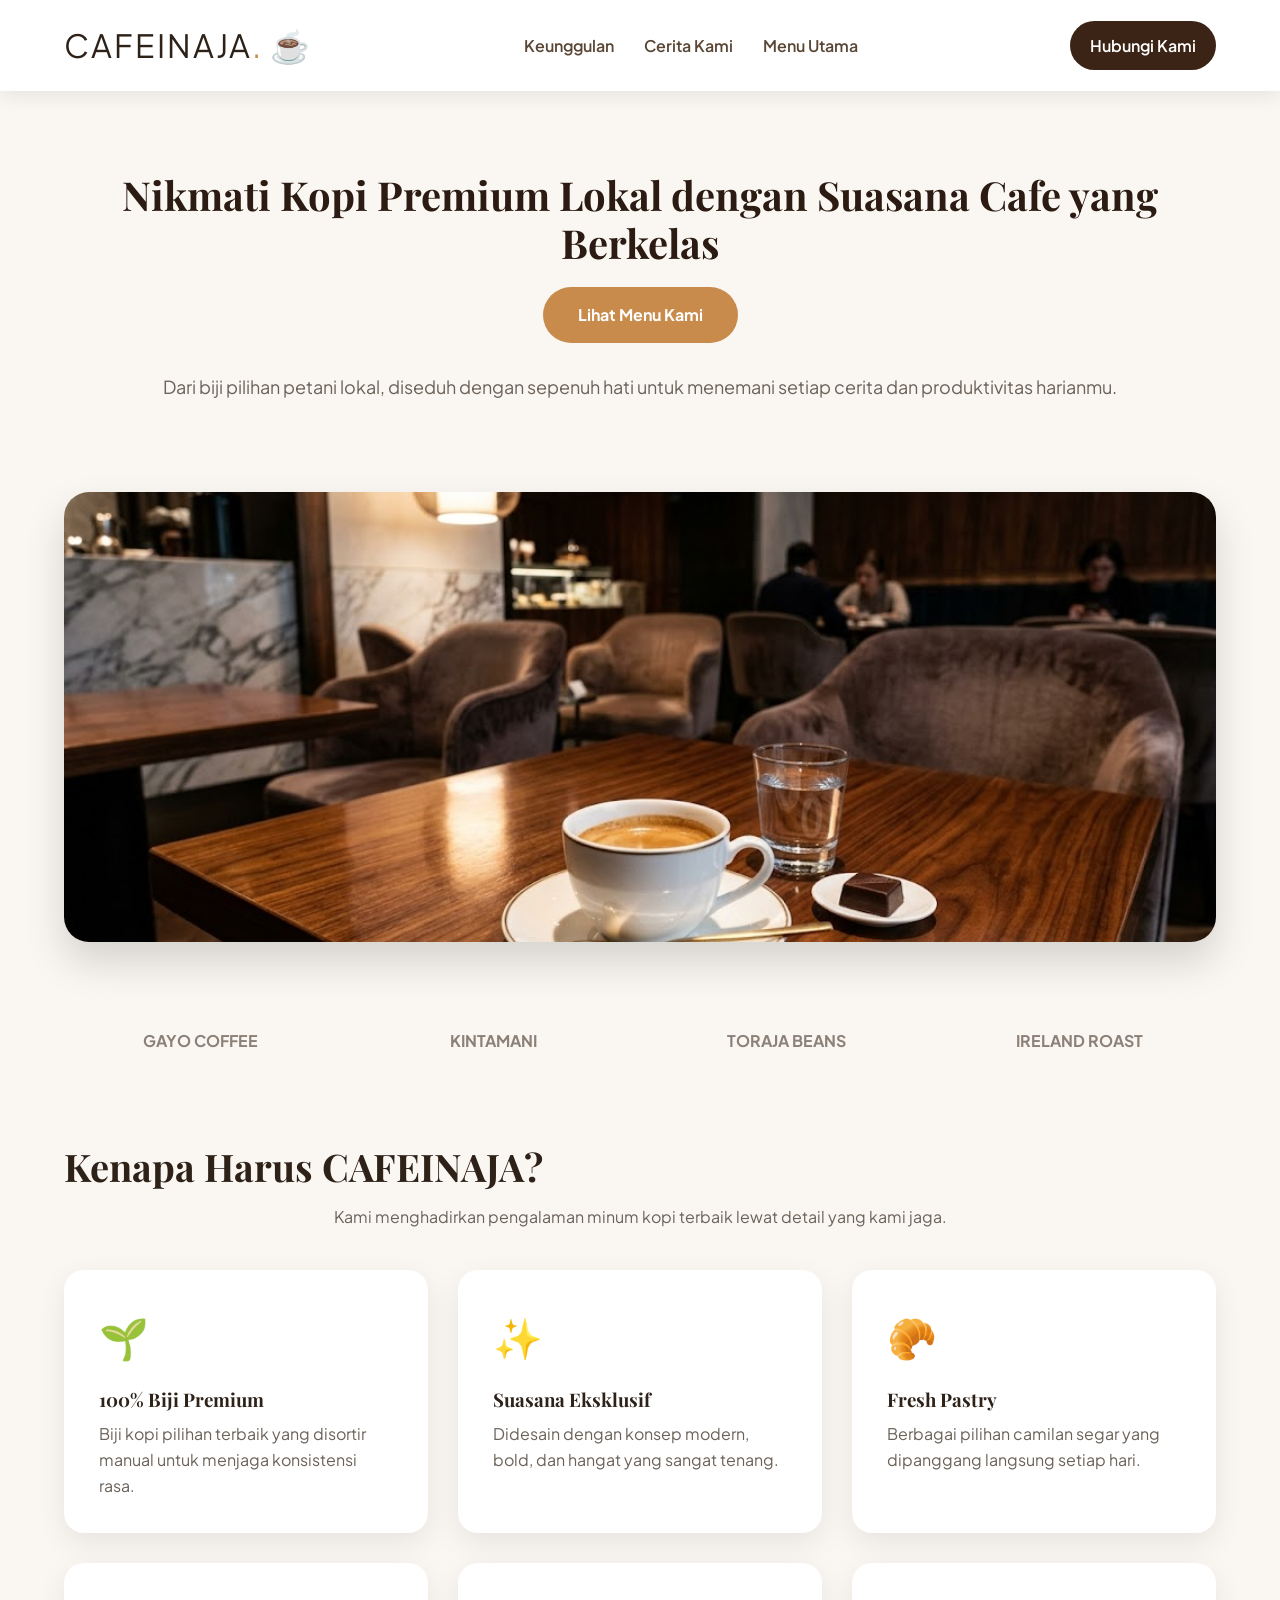
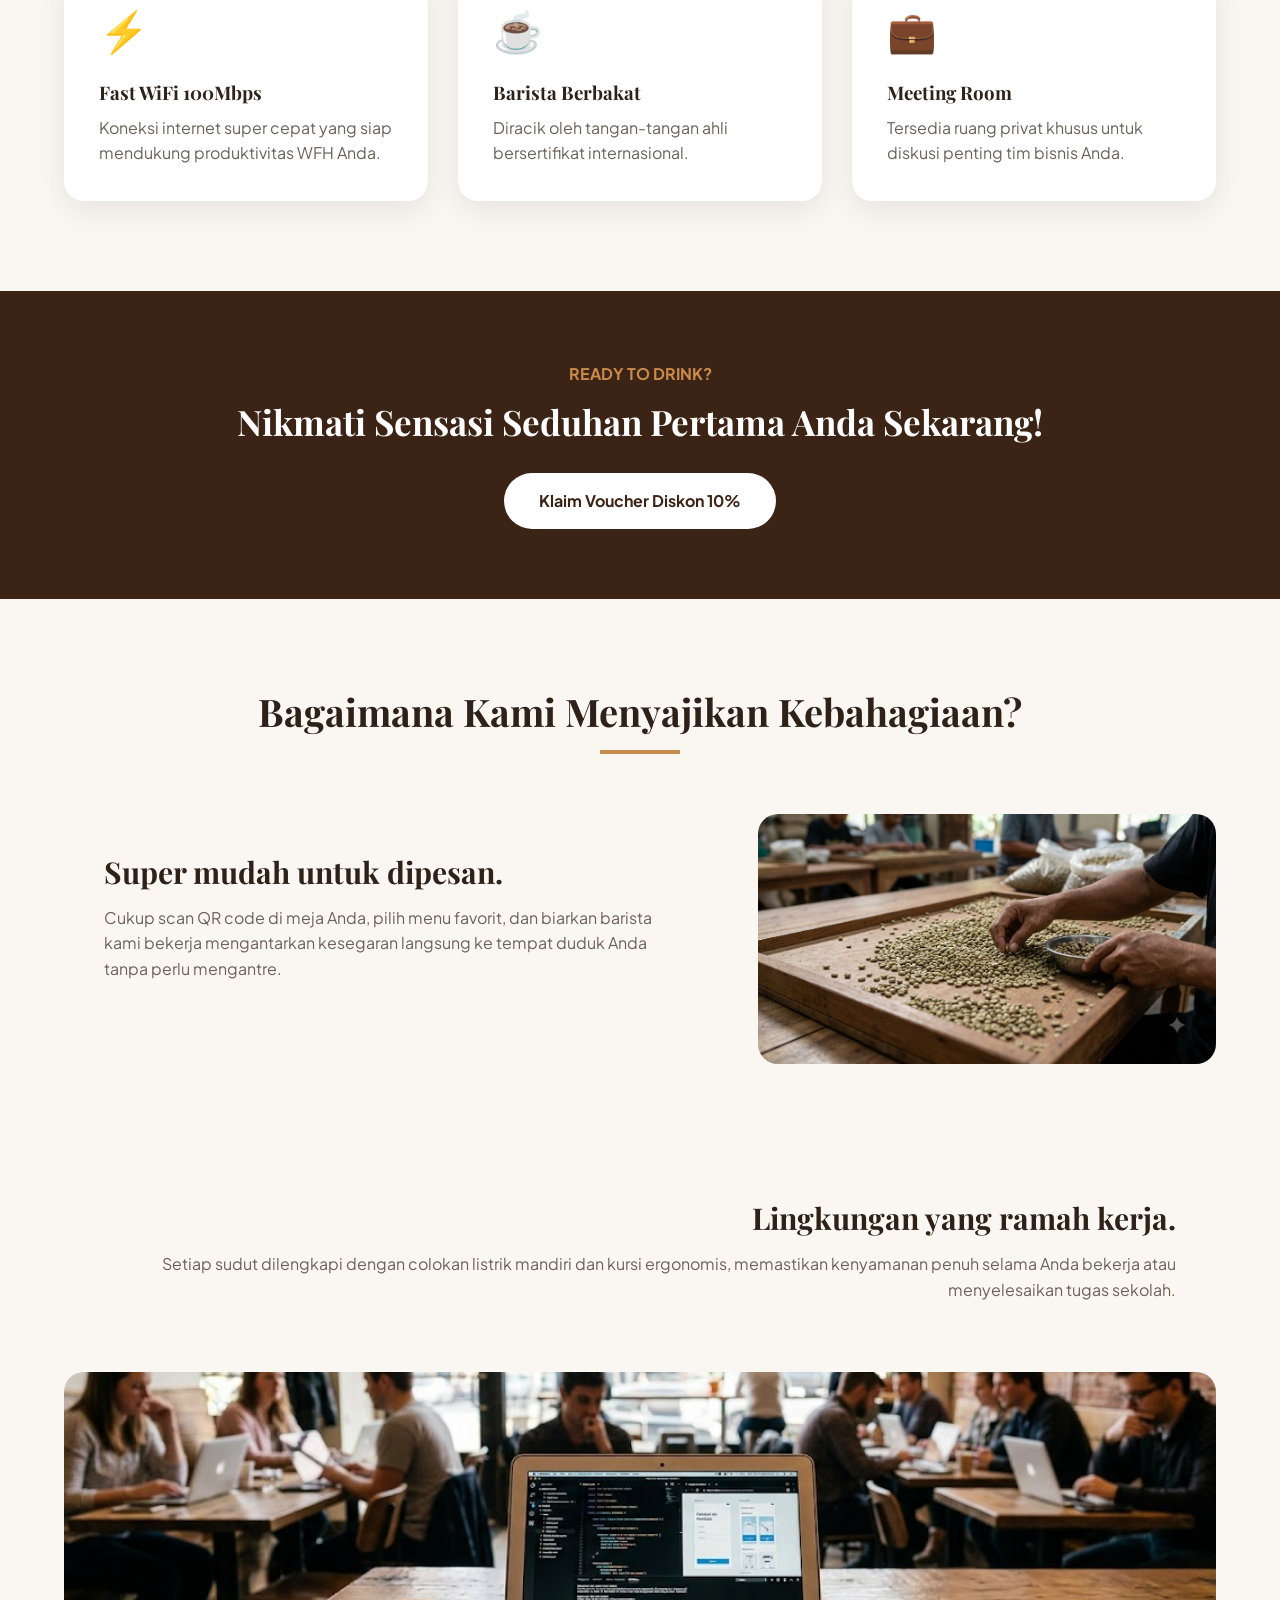
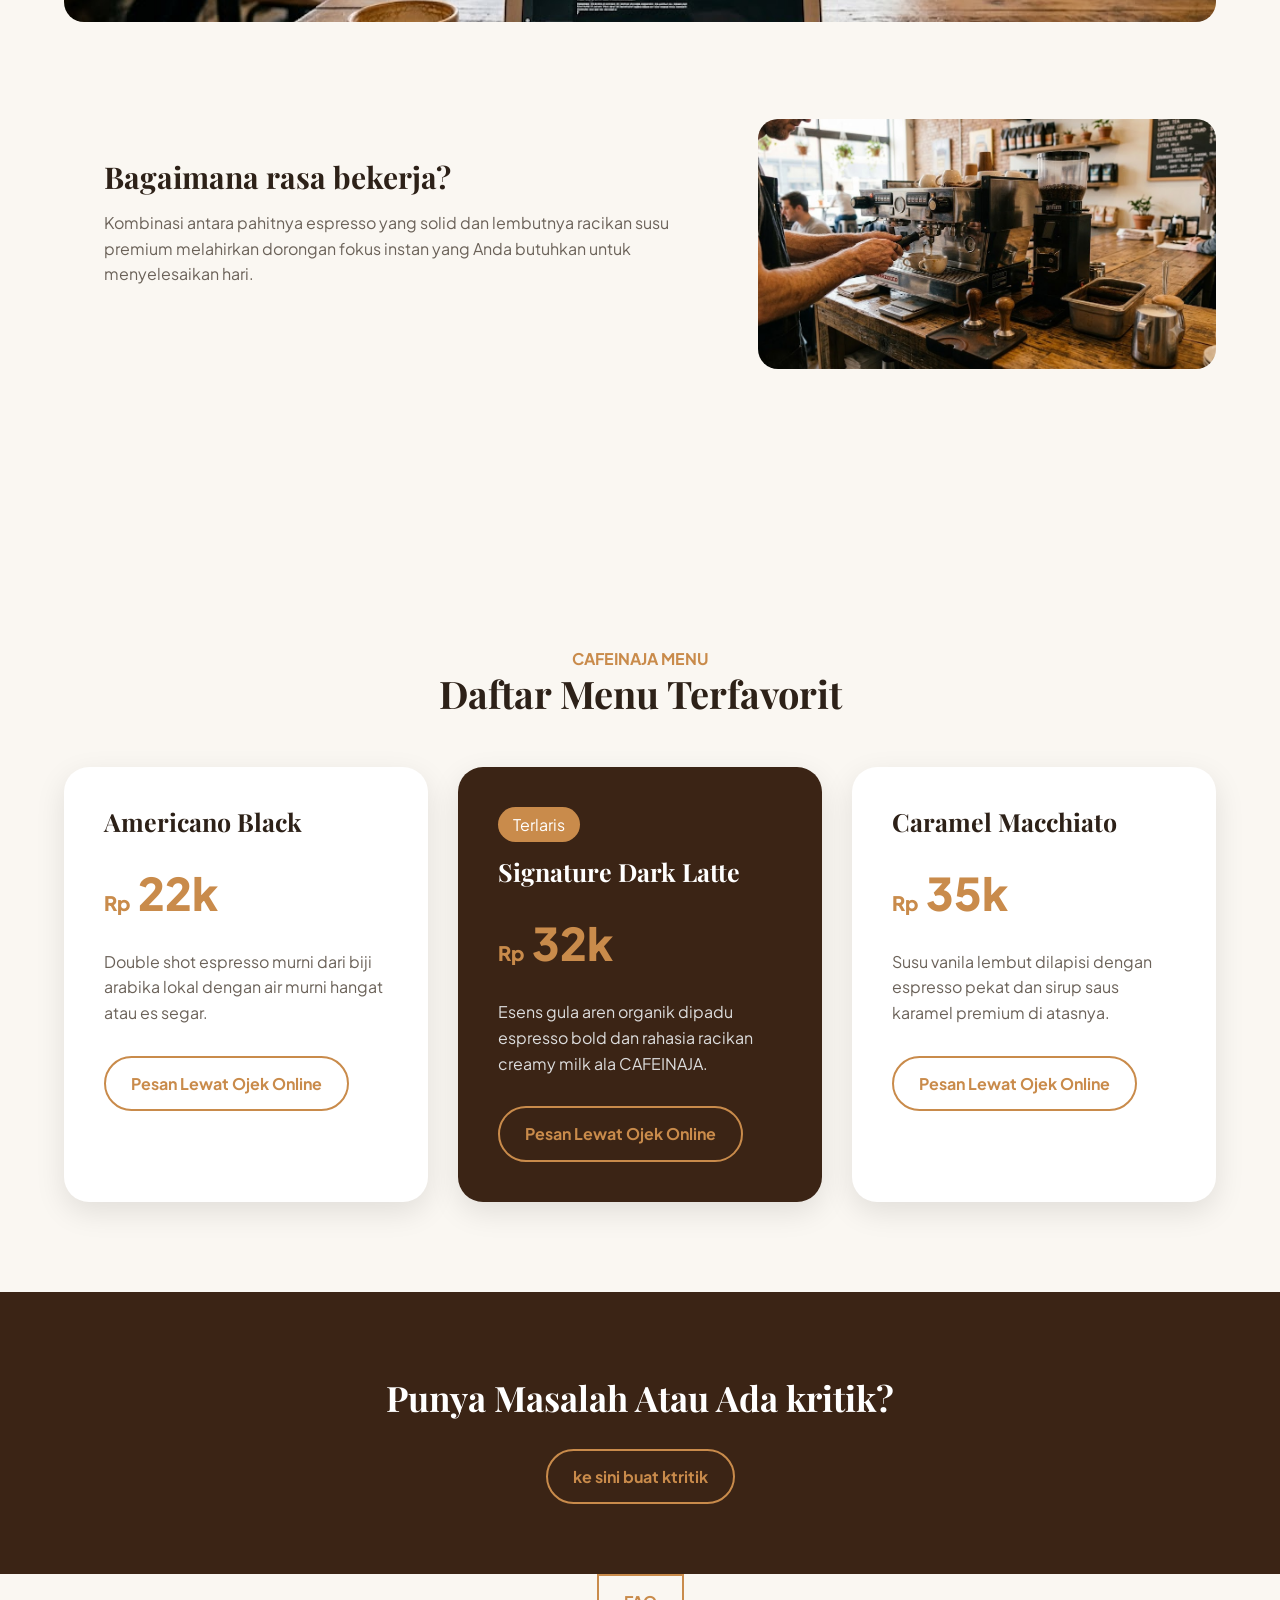
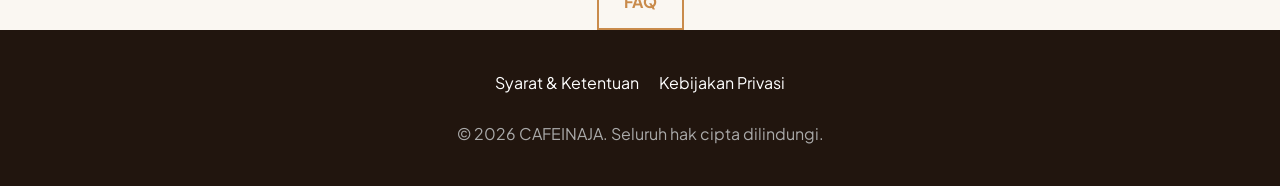
==== commit b77fad45: "feat: menambahkan fitur FAQ beserta css nya" ====
--- a/index.html
+++ b/index.html
@@ -190,6 +190,11 @@
             </div>
          </section>
       </main>
+      <nav class="faq">          
+         <a href="./FAQ.html" class="btn-faq">
+         FAQ
+         </a>
+      </nav>
       <!-- 9. FOOTER -->
       <footer>
          <div class="container">
--- a/style.css
+++ b/style.css
@@ -557,4 +557,28 @@
     background:#3d322a;
     color: wheat;
     transform:translateY(-2px);
+}
+
+.faq{
+    justify-content: center;
+    text-align: center;
+}
+.btn-faq{
+display: inline-block;
+text-decoration: none;
+text-align: justify;
+justify-content: center;
+padding: 13px 25px;
+border-radius: none;
+border: 2px solid var(--gold);
+background: none;
+color: var(--gold);
+font-weight: 700;
+transition: .3s;
+}
+
+.btn-faq:hover{
+    background:#3d322a;
+    color: wheat;
+    transform:translateY(-2px);
 }
